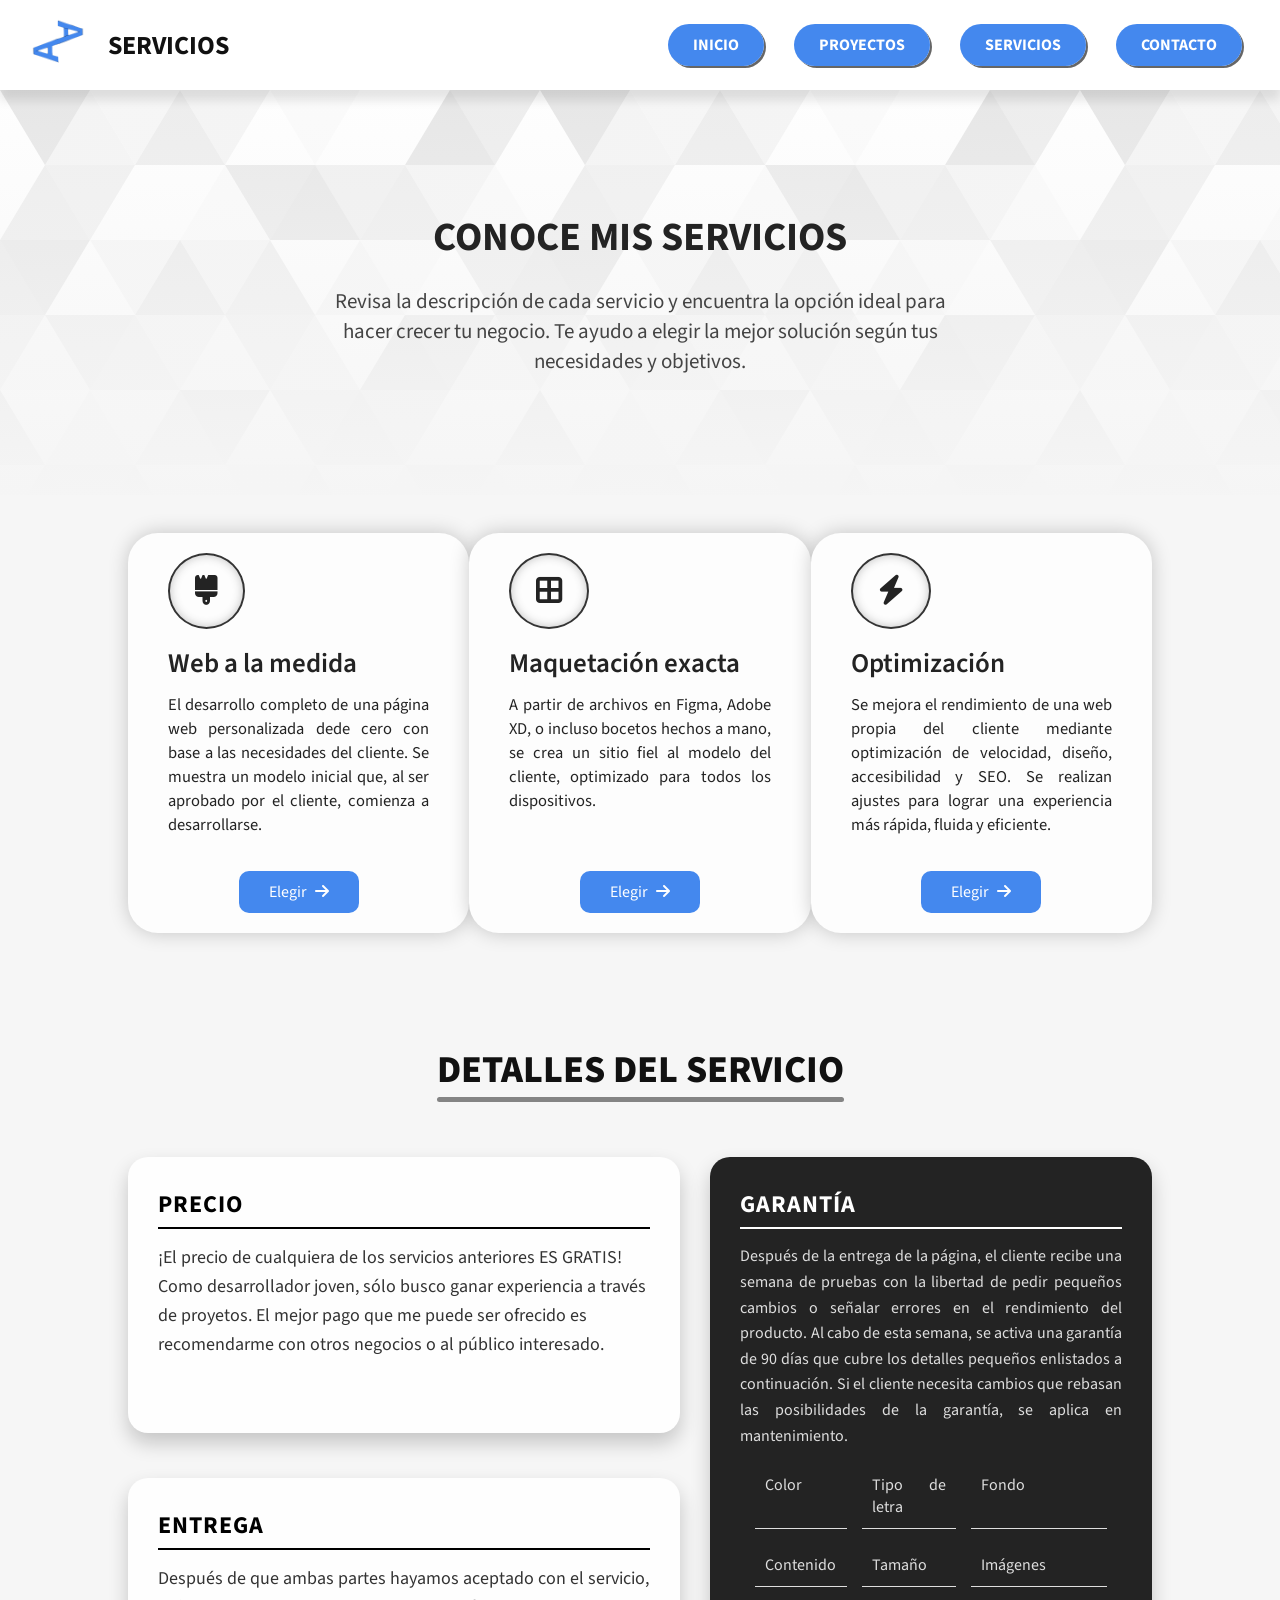
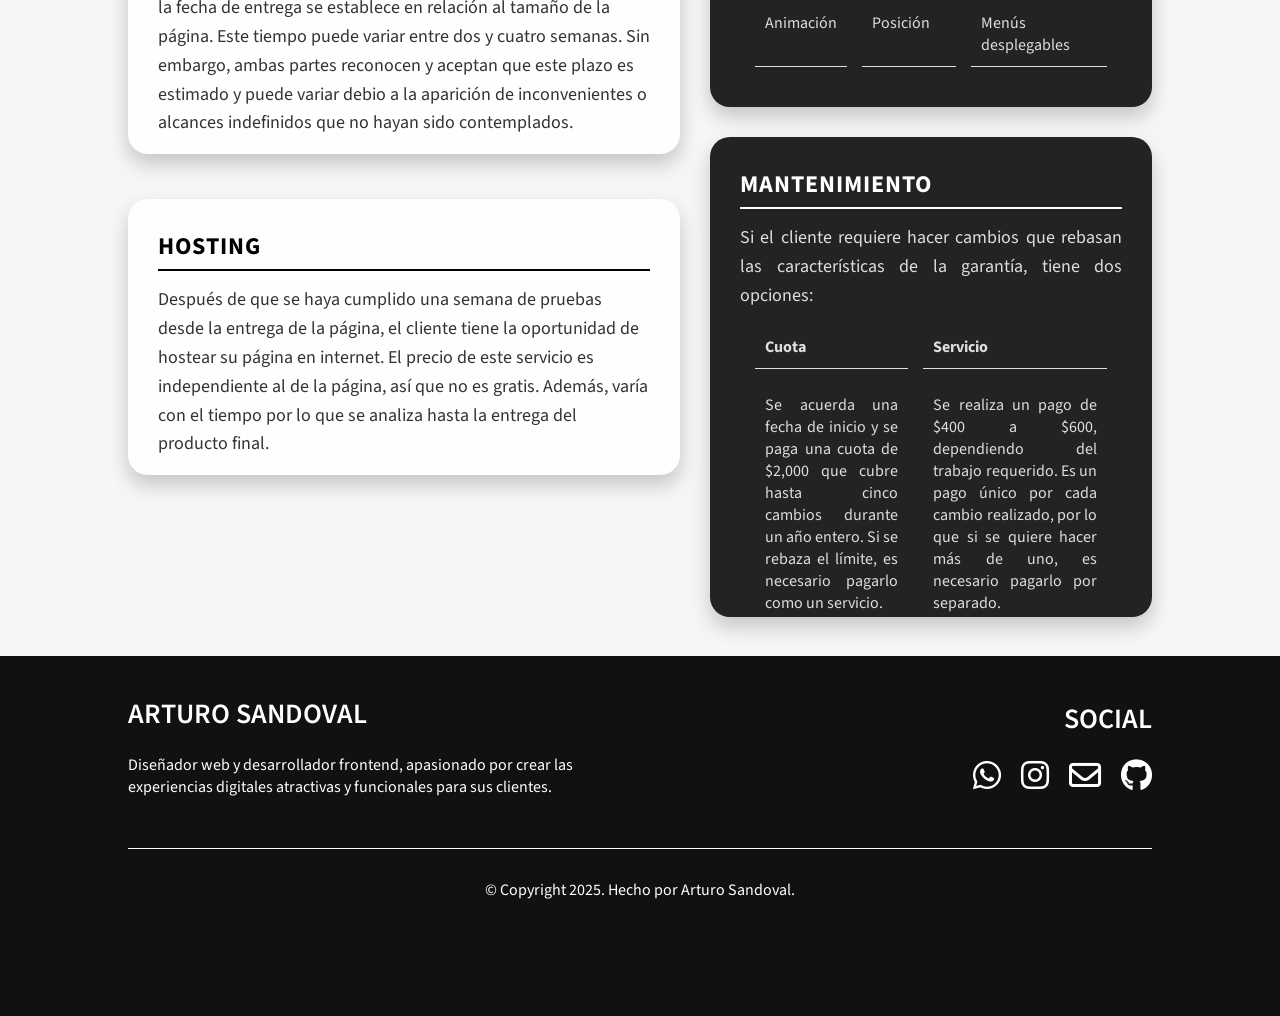
==== servicios.html @ e82aa659 "Few errores" ====
<!DOCTYPE html>
<html lang="es">
<head>
    <meta charset="UTF-8">
    <meta name="viewport" content="width=device-width, initial-scale=1.0">
    <meta name="description" content="Esta es la sección de servicios del portafolio de Arturo Sandoval">
    <meta name="keywords" content="servicios, desarrollo, trabajo, precios">
    <meta name="author" content="Héctor Arturo Sandoval Cervantes">
    <title>Servicios | Arturo Sandoval</title>

    <!-- Font Awesome link-->
    <link rel="stylesheet" href="https://cdnjs.cloudflare.com/ajax/libs/font-awesome/6.7.2/css/all.min.css" integrity="sha512-Evv84Mr4kqVGRNSgIGL/F/aIDqQb7xQ2vcrdIwxfjThSH8CSR7PBEakCr51Ck+w+/U6swU2Im1vVX0SVk9ABhg==" crossorigin="anonymous" 
    referrerpolicy="no-referrer" />

    <!-- Google fonts link>-->
    <link rel="preconnect" href="https://fonts.googleapis.com">
    <link rel="preconnect" href="https://fonts.gstatic.com" crossorigin>
    <link href="https://fonts.googleapis.com/css2?family=Source+Sans+3:ital,wght@0,200..900;1,200..900&display=swap" rel="stylesheet">
    
    <link rel="icon" href="./images/logo.png" type="image/x-icon">
    <link rel="stylesheet" href="./css/styles.css">
    <link rel="stylesheet" href="./css/services.css">
    <script defer src="./js/script.js"></script>

</head>
<body>
    <header class="header">
        <nav class="navbar">
            <a class="logo shorter" href="./index.html"><img class="logo-image" src="./images/logo.png" alt="logo-image">SERVICIOS</a>
            <button id="abrir" class="header-sm-menu"><i class="fa-solid fa-bars"></i></button>
            <ul id="nav" class="nav">
                <button id="cerrar" class="header-sm-close-menu"><i class="fa-solid fa-xmark"></i></button>
                <li class="nav-item"><a class="nav-link" href="./index.html#inicio">INICIO</a></li>
                <li class="nav-item"><a class="nav-link" href="./index.html#proyectos">PROYECTOS</a></li>
                <li class="nav-item"><a class="nav-link" href="">SERVICIOS</a></li>
                <li class="nav-item"><a class="nav-link" href="./index.html#contacto">CONTACTO</a></li>
            </ul>
        </nav>
    </header>
    <section class="small-hero">
        <div class="small-hero-content">
            <h1 class="hero-title">CONOCE MIS SERVICIOS</h1>
            <p class="hero-description">Revisa la descripción de cada servicio y encuentra la opción ideal para hacer crecer tu negocio. Te ayudo a elegir la mejor solución según tus necesidades y objetivos.</p>
        </div>
    </section>
    <section class="services">
        <div class="services-content">
            <div class="services-cards">
                <div class="service-card">
                    <div class="service-icon">
                        <i class="fa-solid fa-brush"></i>
                    </div>
                    <h4 class="card-title">Web a la medida</h4>
                    <p class="card-description">El desarrollo completo de una página web personalizada dede cero con base a las necesidades del cliente. Se muestra un modelo inicial que, al ser aprobado por el cliente, comienza a desarrollarse.</p>
                    <a class="start-btn" href="./index.html#contacto">Elegir <i class="fa-solid fa-arrow-right"></i></a>
                </div>
                <div class="service-card">
                    <div class="service-icon">
                        <i class="fa-solid fa-border-all"></i>
                    </div>
                    <h4 class="card-title">Maquetación exacta</h4>
                    <p class="card-description">A partir de archivos en Figma, Adobe XD, o incluso bocetos hechos a mano, se crea un sitio fiel al modelo del cliente, optimizado para todos los dispositivos.</p>
                    <a class="start-btn" href="./index.html#contacto">Elegir <i class="fa-solid fa-arrow-right"></i></a>
                </div>
                <div class="service-card">
                    <div class="service-icon">
                        <i class="fa-solid fa-bolt"></i>
                    </div>
                    <h4 class="card-title">Optimización</h4>
                    <p class="card-description">Se mejora el rendimiento de una web propia del cliente mediante optimización de velocidad, diseño, accesibilidad y SEO. Se realizan ajustes para lograr una experiencia más rápida, fluida y eficiente.</p>
                    <a class="start-btn" href="./index.html#contacto">Elegir <i class="fa-solid fa-arrow-right"></i></a>
                </div>
            </div>       
        </div>
        <div class="details">
            <h2 class="details-title">DETALLES DEL SERVICIO</h2>
            <div class="details-content">
                <div class="detail-cards">
                    <div class="detail-card first-card">
                        <h4 class="detail-card-title">Precio</h4>
                        <p class="detail-card-content">¡El precio de cualquiera de los servicios anteriores ES GRATIS! Como desarrollador joven, sólo busco ganar experiencia a través de proyetos. El mejor pago que me puede ser ofrecido es recomendarme con otros negocios o al público interesado.</p>
                    </div>
                    <div class="detail-card second-card">
                        <h4 class="detail-card-title">Entrega</h4>
                        <p class="detail-card-content">Después de que ambas partes hayamos aceptado con el servicio, la fecha de entrega se establece en relación al tamaño de la página. Este tiempo puede variar entre dos y cuatro semanas. Sin embargo, ambas partes reconocen y aceptan que este plazo es estimado y puede variar debio a la aparición de inconvenientes o alcances indefinidos que no hayan sido contemplados.</p>
                    </div>
                    <div class="detail-card third-card">
                        <h4 class="detail-card-title">Hosting</h4>
                        <p class="detail-card-content">Después de que se haya cumplido una semana de pruebas desde la entrega de la página, el cliente tiene la oportunidad de hostear su página en internet. El precio de este servicio es independiente al de la página, así que no es gratis. Además, varía con el tiempo por lo que se analiza hasta la entrega del producto final. </p>
                    </div>
                </div>
                <div class="detail-v-cards">
                    <div class="v-card lg-card">
                        <h4 class="v-title">Garantía</h4>
                        <p class="v-text sm-text">
                            Después de la entrega de la página, el cliente recibe una semana de pruebas con la libertad de pedir pequeños cambios o señalar errores en el rendimiento del producto. Al cabo de esta semana, se activa una garantía de 90 días que cubre los detalles pequeños enlistados a continuación. Si el cliente necesita cambios que rebasan las posibilidades de la garantía, se aplica en mantenimiento.
                        <table class="table">
                            <tr>
                              <td>Color</td>
                              <td>Tipo de letra</td>
                              <td>Fondo</td>
                            </tr>
                            <tr>
                              <td>Contenido</td>
                              <td>Tamaño</td>
                              <td>Imágenes</td>
                            </tr>
                            <tr>
                              <td>Animación</td>
                              <td>Posición</td>
                              <td>Menús desplegables</td>
                            </tr>
                        </table>
                    </div>
                    <div class="v-card v-card-lg">
                        <h4 class="v-title">Mantenimiento</h4>
                        <p class="v-text">
                            Si el cliente requiere hacer cambios que rebasan las características de la garantía, tiene dos opciones: </p>
                            <table class="table table2">
                                <thead>
                                  <tr>
                                    <th>Cuota</th>
                                    <th>Servicio</th>
                                  </tr>
                                </thead>
                                <tbody>
                                  <tr>
                                    <td data-label="Cuota">
                                      Se acuerda una fecha de inicio y se paga una cuota de $2,000 que cubre hasta cinco cambios durante un año entero. Si se rebaza el límite, es necesario pagarlo como un servicio.
                                    </td>
                                    <td data-label="Servicio">
                                      Se realiza un pago de $400 a $600, dependiendo del trabajo requerido. Es un pago único por cada cambio realizado, por lo que si se quiere hacer más de uno, es necesario pagarlo por separado.
                                    </td>
                                  </tr>
                                </tbody>
                            </table>
                    </div>
                </div>
            </div>
        </div>
    </section>
    <footer class="footer">
        <div class="footer-content">
            <div class="footer-top-content">
                <div class="footer-tl-content">
                    <h5 class="footer-title">ARTURO SANDOVAL</h5>
                    <p class="footer-description">Diseñador web y desarrollador frontend, apasionado por crear las experiencias digitales atractivas y funcionales para sus clientes.</p>
                </div>
                <div class="footer-tr-content">
                    <h5 class="footer-title left">SOCIAL</h5>
                    <ul class="footer-links">
                        <li class="footer-link"><a href="https://wa.me/525537213386" target="_blank"><i class="icon fa-brands fa-whatsapp"></i></a></li>
                        <li class="footer-link"><a href="https://instagram.com/hector.s.c.a" target="_blank"><i class="icon fa-brands fa-instagram"></i></a></li>
                        <li class="footer-link"><a href="https://mail.google.com/mail/?view=cm&fs=1&to=arturos.webdev@gmail.com" target="_blank"><i class="icon fa-regular fa-envelope"></i></a></li>
                        <li class="footer-link"><a href="https://github.com/Arts-HCS" target="_blank"><i class="icon fa-brands fa-github"></i></a></li>
                    </ul>
                </div>
            </div>
            <div class="footer-bottom-content">
                <p class="footer-copyright">&copy; Copyright 2025. Hecho por Arturo Sandoval. </p>
            </div>
        </div>
    </footer>
</body>
</html>
---- css/styles.css ----
:root{
    --black-color: #111;
    --gray-color: #676767;
    --blue-color: #48e;
}

html{
    scroll-behavior: smooth;
}


*{
    margin: 0;
    padding: 0;
    box-sizing: border-box;

    border: none;
    list-style: none;
    text-decoration: none;
    font-style: none;
    outline: none;

    transition: all 0.3s ease 0s;
    font-family: 'Source Sans 3', sans-serif;
}

body{
    background-color: #FAFAFA;
    font-size: 16px;
    color: var(--black-color);
    font-weight: 400;
    margin-top: 10vh;
    scroll-margin-top: 50px;
}

.header{
    padding: 0 3% 0 1%;
    background-color: #fff;
    box-shadow: 0 10px 10px rgba(0,0,0,0.1);
    position: fixed;
    top: 0;
    left: 0;
    width: 100%;
    z-index: 1000;
}

.header .navbar{
    width: 100%; height: 100%;
    display: flex;
    justify-content: flex-start;
    align-self: center;
}

.navbar .logo{
    display: flex;
    align-items: center;
    color: var(--black-color);
    font-size: 26px;
    gap: 5px;
    font-weight: 700;
    cursor: pointer;
    position: relative;
}

.navbar .logo::before{
    content: "";
    position: absolute;
    bottom: 30px;
    left: 95px;
    width: 0;
    height: 3px;
    background-color: var(--blue-color);
    transition: all 0.3s ease 0s;
    border-radius: 20px;
}

.navbar .logo:hover::before{
    width: 70%;
}

.navbar .logo.shorter:hover::before{
    width: 56%;
}

.navbar .logo .logo-image{
    width: 90px;
    height: 90px;
}

.nav{
    margin-left: auto;
    display: flex;
    gap: 30px;
    align-items: center;
}

.nav .nav-link{
    color: #fff;
    padding: 10px 25px;
    font-size: 16px;
    font-weight: 700;
    border-radius: 50px;
    background-color: var(--blue-color);
    box-shadow: 2px 2px 0 rgba(0,0,0,0.6);
}

.nav .nav-link:hover{
    box-shadow: 5px 4px 0 rgba(0,0,0,0.8);
    font-size: 18px;
}

.header-sm-menu, .header-sm-close-menu{
    display: none;
}

.header-sm-menu{
    margin-left: auto;
    margin-right: 30px;
    font-size: 25px;
    background-color: transparent;
    cursor: pointer;
}

.header-sm-close-menu{
    font-size: 30px;
    cursor: pointer;
    background-color: transparent;
    color: #eee;
    position: absolute;
    top: 10px;
    right: 10px;
}


.hero{
    position: relative;
    min-height: 90vh;
    width: 100%;
    background: linear-gradient(to right, rgba(245, 245, 245, 0.8), rgba(245, 245, 245, 0.8)), url("../images/bg-tri.svg");
    background-size: cover;
    background-position: center;
    display: flex;
    justify-content: center;
    align-items: center;
}

.form-message{
    display: none;
    background-color: rgb(43, 99, 43);
    box-shadow: 0 0 20px rgba(0,0,0,0.6);
    padding: 10px 25px;
    border-radius: 20px;
    color: #fff;
    position: absolute;
    top: 80px;
    left: auto;
}

.hero .hero-content{
    text-align: center;
    height: 35%;
    max-width: 60%;
}

.hero .hero-content .hero-title{
    font-size: 60px;
    margin-bottom: 30px;
}

.hero .hero-content .hero-description{
    font-size: 22px;
    color: #343434;
    font-weight: 400;
    margin-bottom: 60px;
}

.hero .hero-content .hero-button{
    padding: 15px 40px;
    font-size: 20px;
    font-weight: 600;
    color: #fff;
    background-color: var(--blue-color);
    border-radius: 10px;
    box-shadow: 0 0 10px rgba(68, 136, 238, 0.577);
}

.hero .hero-content .hero-button:hover{
    font-size: 22px;
    box-shadow: 0 0 0 15px rgba(68, 136, 238, 0.226);
}


.hero .social-links{
    background-color: #fff;
    width: 60px;
    height: fit-content;
    padding: 20px 0;
    position: absolute;
    top: 35%;
    left: 0;
    border-top-right-radius: 10px;
    border-bottom-right-radius: 10px;
    box-shadow: 0 0 15px rgba(0,0,0,0.2);
    display: flex;
    justify-content: center;
}

.hero .social-links .links{
    display: flex;
    flex-direction: column;
    align-items: center;
    gap: 25px;
}

.links .icon{
    cursor: pointer;
    font-size: 35px;
    color: #000;
}

.links .fa-whatsapp:hover{
    color: #25D366;
    font-size: 37px;
}

.links .fa-instagram:hover{
    color: #ff7a7a;
    font-size: 37px;
}

.links .fa-github:hover{
    color: #6e5494;
    font-size: 37px;
}

.links .fa-envelope:hover{
    color: #898989;
    font-size: 37px;
}

.main{
    padding: 0 10%;
}

.section{
    margin: 100px 0;
    scroll-margin-top: 120px;
}

.about, .projects{
    display: flex;
    flex-direction: column;
    align-items: center;
}

.about{
    border-bottom: 1.5px solid #454545;
    border-bottom-left-radius: 10px;
    border-bottom-right-radius: 10px;
    box-shadow: 0 3px 0 rgba(0,0,0,0.1);
    min-height: 125vh;
}

.section-header{
    display: flex;
    flex-direction: column;
    align-items: center;
    text-align: center;
    margin-bottom: 80px;
}

.section-header .section-title{
    font-size: 45px;
    margin-bottom: 40px;
    position: relative;
    width: fit-content;
}

.section-header .section-title::before{
    content: "";
    position: absolute;
    width: 100px;
    height: 5px;
    border-radius: 20px;
    background-color: var(--blue-color);
    bottom: -15px;
    left: 25%;
    width: 100px;
}

.projects .section-header .section-title::before{
    background-color: rgb(130, 68, 238);
}

.section-header .section-description{
    font-size: 21px;
    color:#343434;
    width: 80%;
}

.about-content{
    display: flex;
    gap: 100px;
    height: 100%;
}

.about-left-content{
    flex: 1;
    min-height: 100%;
}

.little-title{
    font-size: 30px;
    margin-bottom: 25px;
}

.little-title.mt{
    margin-top: 70px;
}

.little-text{
    font-size: 18px;
    line-height: 1.5;
    color: #343434;
    margin-bottom: 45px;
}

.about-left-content .about-button{
    padding: 10px 35px;
    border-radius: 10px;
    background-color: var(--blue-color);
    color: #fff;
    font-size: 18px;
    font-weight: 700;
    box-shadow: 0 0 10px rgba(68, 136, 238, 0.55);
}

.about-left-content .about-button:hover{
    box-shadow: 0 0 0 10px rgba(68, 136, 238, 0.22);
}

.about-left-content .skills{
    display: flex;
    flex-wrap: wrap;
    gap: 15px;
    width: 90%;
}

.skills .skill{
    padding: 10px 25px;
    font-size: 17px;
    color: #565656;
    background-color: #dedede;
    border-radius: 10px;
    cursor: pointer;
}

.skills .skill:hover{
    background-color: #333;
    color: #eee;
    box-shadow: 0 0 8px rgba(0,0,0,0.6);
}

.about-right-content{
    min-height: 100%;
    flex: 1;
    display: flex;
    flex-direction: column;
    align-items: center;
}

.certif-card{
    display: flex;
    flex-direction: column;
    align-items: flex-start;
    padding: 30px;
    background-color: #fff;
    border-radius: 20px;
    overflow: hidden;
    height: 250px;
    width: 100%;
    margin-bottom: 45px;
    box-shadow: 0 0 10px #00000067;
}

.certif-card:hover{
    box-shadow: 0 0 20px #0000007e;
    transform: translateY(-10px);
}

.certif-card .certf-title{
    font-size: 22px;
    font-weight: bold;
    margin-bottom: 15px;
}

.certif-card .certf-text{
    flex: 1;
    font-size: 17px;
    font-size: 400;
}

.certif-card .certf-button{
    padding: 10px 25px;
    border-radius: 20px;
    font-size: 18px;
    cursor: pointer;
    font-weight: 600;
    color: #fff;
    background-color: rgb(130, 68, 238);
}

.certif-card .certf-button:hover{
    box-shadow: 0 0 0 8px rgba(130, 68, 238, 0.355);
}

.modal {
    display: none;
    position: fixed;
    z-index: 999;
    left: 0;
    top: 50px;
    width: 100%;
    height: 100%;
    background-color: rgba(0, 0, 0, 0.9);
    justify-content: center;
    align-items: center;
}

.modal img {
    max-width: 80%;
    max-height: 80%;
}

.cerrar {
    position: absolute;
    top: 70px;
    right: 30px;
    font-size: 30px;
    color: white;
    cursor: pointer;
}

.no-scroll {
    overflow: hidden;
}

.projects{
    min-height: 145vh;
}

.project-content{
    width: 100%;
    display: flex;
    row-gap: 40px;
    column-gap: 50px;
    justify-content: center;
    align-items: center;
    flex-wrap: wrap;
}

.project-card{
    width: 320px;
    display: flex;
    flex-direction: column;
    align-items: center;
    border-radius: 20px;
    box-shadow: 0 0 20px rgba(0,0,0,0.3);
    overflow: hidden;
    height: 420px;
}

.project-card:hover{
    transform: scale(1.05);
    box-shadow: 0 0 15px rgba(0,0,0,0.7)
}

.project-card .project-figure{
    width: 100%;
    height: 40%;
    overflow: hidden;
    border-bottom: 1.5px solid #454545;
}

.project-card .project-figure .project-image{
    width: 100%;
    height: 100%;
}

.project-card .project-info{
    width: 100%;
    height: 60%;
    padding: 30px 20px;
    display: flex;
    flex-direction: column;
    align-items: flex-start;
}

.project-info .project-title{
    font-size: 22px;
    font-weight: 600;
    margin-bottom: 10px;
}

.project-info .project-description{
    font-size: 17px;
    color: #454545;
    margin-bottom: 15px;
    flex: 1;
    text-align: justify;
}

.project-info .project-link{
    margin-top: 10px;
    border-radius: 20px;
    background-color: rgb(130, 68, 238);
    padding: 10px 30px;
    border-radius: 20px;
    color: #fff;
}

.project-info .project-link .fa-solid{
    margin-right: 5px;
}

.project-info .project-link:hover{
    box-shadow: 0 0 0 8px rgba(130, 68, 238, 0.355);
}

.project-info .links{
    width: 100%;
    display: flex;
    align-items: center;
    justify-content: space-around;
}

.project-info .links .project-link{
    padding: 10px 15px;
}

.project-info .links .second{
    background-color: #48e;
}

.project-info .links .second:hover{
    box-shadow: none;
    box-shadow: 0 0 0 9px rgba(68, 136, 238, 0.405);
}

.project-info .links .project-link .blue{
    margin-right: 5px;
}

.contact{
    min-height: 165vh;
    scroll-margin-top: 80px;
    background: linear-gradient(to bottom, rgba(245, 245, 245, 0.6), rgba(245, 245, 245, 0.9)), url("../images/bg-tri.svg");
    padding: 8% 10%;
    border-top: 1.5px solid #9a9a9a;
}

.contact-content{
    width: 100%;
    display: flex;
    flex-direction: column;
    align-items: center;
}


.form{
    width: 70%;
    min-height: 92vh;
    background-color: #fff;
    border-radius: 10px;
    box-shadow: 0 0 20px rgba(0,0,0,0.3);
    padding: 30px;
    display: flex;
    flex-direction: column;
    align-items: flex-end;
}

.form .fieldset{
    width: 100%;
    padding: 15px 20px;
    border: 0.5px solid #898989;
    border-radius: 10px;
    display: flex;
    flex-direction: column;
    margin-bottom: 40px;
}

.fieldset legend{
    padding: 0 10px;
    font-size: 21px;
    color: #9a9a9a;
    font-weight: 400;
}

.fieldset .form-label{
    font-size: 19px;
    margin-bottom: 10px;
    color: #343434;
}

.fieldset .form-input{
    width: 100%;
    background-color: #ededed;
    padding: 15px 20px;
    border-radius: 10px;
    margin-bottom: 35px;
    font-size: 17px;
}

.fieldset .form-textarea{
    width: 100%;
    background-color: #ededed;
    padding: 15px 20px;
    border-radius: 10px;
    font-size: 16px;
    resize: none;
}

.fieldset .form-input:hover, .form-textarea:hover{
    background-color: #d3d3d3;
}

.fieldset .form-input:focus, .form-textarea:focus{
    box-shadow: 0 0 0 5px rgba(68, 136, 238, 0.446);
    background-color: #fff;
}

.fieldset .service-link{
    color: #48e;
}

.form .form-button{
    padding: 15px 40px;
    border-radius: 10px;
    background-color: #48e;
    box-shadow: 0 0 10px rgba(68, 136, 238, 0.446);
    color: #fff;
    font-size: 18px;
    cursor: pointer;
    font-weight: 500;
}

.form .form-button:hover{
    box-shadow: 0 0 0 10px rgba(68, 136, 238, 0.352);
}

.footer{
    background-color: #111;
    padding: 3% 10%;
    min-height: 40vh;
}

.footer .footer-content{
    width: 100%; height: 100%;
    display: flex;
    flex-direction: column;
    align-items: center;
}

.footer-top-content{
    display: flex;
    gap: 40px;
    align-items: center;
    padding-bottom: 50px;
    border-bottom: 1px solid #fff;
}

.footer-tl-content, .footer-tr-content{
    flex: 1;
    color: #fff;
    height: 100%;
    display: flex;
    flex-direction: column;
}


.footer-title{
    font-size: 28px;
    font-weight: 600;
    margin-bottom: 20px;
}

.left{
    margin-left: auto;
}

.footer-description{
    font-size: 16px;
}

.footer-links{
    display: flex;
    gap: 20px;
    margin-left: auto;
}

.footer-links .icon{
    font-size: 32px;
    color: #fff;
    cursor: pointer;
}

.footer-links .icon:hover{
    color: #48e;
}

.footer-copyright{
    color: #fff;
    margin-top: 30px;
}


@media screen and (max-width: 1180px) {
    .navbar .logo{
        font-size: 24px;
    }
    .navbar .logo::before{
        bottom: 25px;
        left: 85px;
    }
    .navbar .logo .logo-image{
        width: 80px;
        height: 80px;
    }
    .nav{
        gap: 15px;
    }
    .nav .nav-link{
        font-size: 14px;
        padding: 10px 15px;
    }
    .hero .hero-content .hero-title{
        font-size: 50px;
    }
    .hero .hero-content .hero-description{
        font-size: 19px;
    }
    .hero .hero-content .hero-button{
        font-size: 18px;
        padding: 15px 35px;
    }
    .hero .social-links .links{
        gap: 20px;
    }
    .hero .social-links .links .icon{
        font-size: 30px;
    }
    .section-header .section-title{
        font-size: 40px;
    }
    .section-header .section-title::before{
        left: 22%;
    }
    .section-header .section-description{
        font-size: 19px;
    }
    .about{
        min-height: 140vh;
    }
    .little-title{
        font-size: 25px;
    }
    .little-text{
        font-size: 16.5px;
    }
    .about-left-content .about-button{
        font-size: 15px;
    }
    .skills .skill{
        padding: 10px 20px;
        font-size: 16px;
    }

    .certif-card{
        width: 90%;
        height: 360px;
        margin-bottom: 25px;
    }

    .form{
        width: 100%;
    }

    .footer-title{
        font-size: 24px;
    }
    .footer-description{
        font-size: 14px;
    }
}

@media screen and (max-width: 900px) {
    .about{
        min-height: 170vh;
    }
    .about-right-content{
        flex: 1.2;
    }
    .certif-card{
        width: 100%;
        height: 400px;
    }
}

@media screen and (max-width: 700px){
    .header-sm-menu, .header-sm-close-menu{
        display: block;
    }
    .nav{
        position: absolute;
        flex-direction: column;
        top: 0;
        right: 0;
        min-height: 100vh;
        align-items: center;
        padding: 80px 20px;
        gap: 50px;
        width: 200px;
        background-color: #333;
        box-shadow: 0 0 0 100vmax rgba(0,0,0,0.5);
        opacity: 0;
        visibility: hidden;
    }

    .nav.visible{
        opacity: 1;
        visibility: visible;
    }

    .nav .nav-link:hover {
        box-shadow: none;
        font-size: inherit;
    }

    .nav .nav-link{
        padding: 0;
        box-shadow: none;
        background-color: transparent;
        position: relative;
    }

    .nav .nav-link::before{
        content: "";
        position: absolute;
        bottom: -5px;
        left: 0px;
        height: 3px;
        width: 0;
        background-color: #48e;
        transition: all 0.4s ease 0s;
    }

    .nav .nav-link:hover::before{
        width: 100%;
    }
    .hero .hero-content .hero-title{
        font-size: 40px;
    }
    .hero .hero-content .hero-description{
        font-size: 18px;
    }
    .hero .hero-content .hero-button{
        font-size: 16px;
        padding: 15px 35px;
    }
    .section-header .section-title{
        font-size: 36px;
    }
    .section-header .section-title::before{
        left: 18%;
    }
    .section-header .section-description{
        font-size: 18px;
    }
    .little-title{
        font-size: 23px;
    }
    .about-left-content .about-button{
        font-size: 14.5px;
    }

    .about-content{
        gap: 25px;
    }
    .about-left-content .skills{
        gap: 10px;
        width: 100%;
    }
    .certif-card{
        height: 330px;
    }
    .certif-card .certf-title{
        font-size: 18px;
    }
    .certif-card .certf-text{
        font-size: 15.5px;
    }
    .certif-card .certf-button{
        font-size: 15px;
        padding: 10px 20px;
    }
    .project-card .project-title{
        font-size: 20px;
    }
    .project-card .project-description{
        font-size: 15.5px
    }
    .project-info .project-link{
        padding: 10px 20px;
        font-size: 15px;
    }
    .project-info .links .project-link{
        padding: 10px 10px;
        font-size: 15px;
    }

    .form legend{
        font-size: 18px;
    }
    .fieldset .form-label{
        font-size: 17px;
    }
    .fieldset .form-input, .form-textarea{
        font-size: 15px;
    }
    .form .form-button{
        padding: 15px 30px;
        font-size: 16px;
    }
}

@media screen and (max-width: 600px){
    .hero .hero-content .hero-title{
        font-size: 35px;
    }
    .hero .hero-content .hero-description{
        font-size: 17px;
    }
    .hero .hero-content .hero-button{
        font-size: 15px;
        padding: 15px 30px;
    }
    .section-header .section-title{
        font-size: 30px;
    }
    .section-header .section-title::before{
        left: 24%;
        width: 70px;
    }
    .section-header .section-description{
        font-size: 16.5px;
    }
    .about{
        border-bottom: none;
        box-shadow: none;
    }
    .about-content{
        flex-direction: column;
        gap: 50px;
    }
    .about-content .certif-card{
        height: 250px;
    }
    .footer{
        min-height: 30vh;
    }
    .footer-title{
        font-size: 20px;
    }
    .footer-description{
        font-size: 13px;
    }
    .footer-links .icon{
        font-size: 27px;
    }
    .footer-copyright{
        font-size: 14px;
    }
}

@media screen and (max-width: 430px){
    body{
        margin-top: 8vh;
    }
    .navbar .logo{
        font-size: 19px;
        gap: 0;
    }
    .navbar .logo::before{
        bottom: 15px;
        left: 60px;
    }
    .navbar .logo .logo-image{
        width: 60px;
        height: 60px;
    }
    .header-sm-menu{
        font-size: 20px;
        margin-right: 15px;
    }
    .hero .hero-content{
        max-width: 80%;
    }
    .hero .hero-content .hero-title{
        font-size: 40px;
    }
    .hero .hero-content .hero-description{
        font-size: 18px;
    }
    .hero .hero-content .hero-button{
        font-size: 18px;
        padding: 15px 30px;
    }

    .hero .social-links{
        width: 65%;
        height: 50px;
        left: auto;
        top: 30px;
        border-radius: 10px;
    }
    .hero .social-links .links{
        flex-direction: row;
        gap: 20px;
    }
    .section-header .section-description{
        width: 100%;
    }
    .about-content .certif-card{
        height: 320px;
    }
    .project-card .project-title{
        font-size: 18px;
    }
    .project-card .project-description{
        font-size: 14px
    }
    .project-info .project-link{
        padding: 10px 15px;
        font-size: 14px;
    }
    .project-info .links .project-link{
        padding: 10px 10px;
        font-size: 13px;
    }
    .contact{
        border-top: none;
        background: none;
        padding: 8% 0;
    }
    .contact-content .section-header .section-description{
        width: 80%;
    }

    .form{
        background-color: transparent;
        box-shadow: none;
        width: 100%;
        margin-top: -60px;
        min-height: 85vh;
        padding-bottom: 0;
    }
    .form legend{
        font-size: 16px;
    }
    .fieldset .form-label{
        font-size: 16px;
    }
    .fieldset .form-input{
        font-size: 15px;
    }
    .fieldset .form-textarea{
        font-size: 15px;
    }
    .form .form-button{
        padding: 10px 30px;
        font-size: 15px;
    }

    .footer-top-content{
        display: none;
    }

    .footer{
        min-height: 10vh;
        padding-bottom: 20px;
        text-align: center;

    }

}
---- css/services.css ----
body{
    margin-top: 10vh;
}

.small-hero{
    min-height: 45vh;
    width: 100%;
    background: linear-gradient(to top, rgba(245, 245, 245, 0.99), rgba(245, 245, 245, 0.1)), url("../images/bg-tri.svg");
    background-size: cover;
    background-position: center;
    display: flex;
    align-items: center;
    justify-content: center;
}

.small-hero .small-hero-content{
    display: flex;
    flex-direction: column;
    align-items: center;
    width: 50%;
}

.small-hero-content .hero-title{
    font-size: 40px;
    color: #232323;
    font-weight: 700;
    margin-bottom: 20px;
}

.small-hero-content .hero-description{
    font-size: 21px;
    color: #444;
    text-align: center;
    font-weight: 400;
}

.services{
    min-height: 120vh;
    background-color: #F6F6F6;
    padding: 3% 10%;
}

.services-content{
    width: 100%; height: 100%;
    display: flex;
    flex-direction: column;
    align-items: center;
}

.services-cards{
    width: 100%;
    display: flex;
    align-items: center;
    justify-content: space-around;
    margin-bottom: 50px;
}

.service-card{
    width: 350px;
    height: 400px;
    display: flex;
    flex-direction: column;
    align-items: flex-start;
    background-color: #fdfdfd;
    box-shadow: 0 0 20px rgba(0,0,0,0.2);
    border-radius: 30px;
    padding: 20px 40px;
    color: #232323;
    transition: all 0.2s ease 0s;
}

.service-card .service-icon{
    border: 2px solid #343434;
    border-radius: 50%;
    padding: 20px 25px;
    box-shadow: inset 0 0 10px #3434344a;
    margin-bottom: 15px;
    transition: all 0.2s ease 0s;
}

.service-card .service-icon .fa-solid{
    font-size: 30px;
    transition: all 0.2s ease 0s;
}

.card-title{
    font-size: 27px;
    font-weight: 600;
    margin-bottom: 10px;
}

.service-card .card-description{
    font-size: 16.5px;
    text-align: justify;
    flex: 1;
}

.service-card .start-btn{
    padding: 10px 30px;
    background-color: #48e;
    border-radius: 10px;
    color: #fff;
    margin-top: auto;
    align-self: center;
    cursor: pointer;
}

.service-card .fa-arrow-right{
    margin-left: 5px;
}

.service-card:hover{
    background: rgba(68, 136, 238, 0.88);
    color: #fff;
    box-shadow: 0 0 15px rgba(0,0,0,0.3);
    transform: translateY(-20px);
}
 
.service-card:hover .service-icon{
    color: #fff;
    border: none;
    box-shadow: inset 0 0 15px #3434346b;
}
 
.service-card:hover .start-btn{
    background-color: #fff;
    color: #232323;
}

.service-card .start-btn:hover{
    box-shadow: 0 0 0 8px #ffffff5a;
    
}

.details{
    margin-top: 60px;
    width: 100%;
    min-height: 125vh;
    display: flex;
    flex-direction: column;
    align-items: center;
}

.details-title{
    font-size: 38px;
    font-weight: 800;
    margin-bottom: 60px;
    width: fit-content;
    position: relative;
}

.details-content{
    display: flex;
    width: 100%;
    gap: 30px;
}

.details-title::before{
    content: "";
    position: absolute;
    background-color: #848484;
    width: 100%;
    height: 5px;
    border-radius: 20px;
    bottom: -5px;
    left: 0;
}

.detail-cards{
    flex: 1;
    align-items: center;
    flex-wrap: wrap;
    width: 100%;
}

.detail-card {
    width: 100%;
    overflow: hidden;
    height: 276px;
    margin-bottom: 45px;
    border-radius: 20px;
    box-shadow: 0 10px 20px rgba(0, 0, 0, 0.2);
    background-color: #fefefe;
    padding: 30px;
}

.detail-card:hover {
    transform: translateY(-5px);
    box-shadow: 0 15px 30px rgba(0, 0, 0, 0.3);
}

.detail-card.first-card:hover{
    background-color: rgb(61, 121, 109);
}

.detail-card.second-card:hover{
    background-color: rgb(61, 105, 121);
}

.detail-card.third-card:hover{
    background-color: rgb(122, 68, 238);
}


.detail-card:hover .detail-card-title,
.detail-card:hover .detail-card-content {
    color: #f9f9f9;
}

.detail-card:hover .detail-card-title {
    border-bottom: 2px solid #f9f9f9;
}


.detail-card-title {
    font-size: 24px;
    padding-bottom: 5px;
    margin-bottom: 15px;
    border-bottom: 2px solid #000;
    font-weight: bold;
    text-transform: uppercase;
    letter-spacing: 1px;
    color: #000;
}

.detail-card-content {
    font-size: 18px;
    color: #333;
    line-height: 1.6;
}

.detail-v-cards{
    flex: 0.8;
    height: 100%;
    display: flex;
    flex-direction: column;
    gap: 30px;
}

.v-card{
    height: 410px;
    border-radius: 20px;
    background-color: #232323;
    box-shadow: 0 10px 20px rgba(0, 0, 0, 0.2);
    padding: 30px;
}

.v-card.lg-card{
    height: 550px;
}

.v-card:hover{
    background-color: rgb(57, 60, 152);
    transform: translateY(-10px);
    box-shadow: 0 10px 20px rgba(0, 0, 0, 0.4);
}

.v-card.v-card-lg{
    height: 480px;
}

.v-title{
    font-size: 24px;
    padding-bottom: 5px;
    margin-bottom: 15px;
    border-bottom: 2px solid #fff;
    text-transform: uppercase;
    color: #fff;
    letter-spacing: 1px;
}

.v-text{
    font-size: 18px;
    color: #dedede;
    line-height: 1.6;
    text-align: justify;
}

.v-text.sm-text{
    font-size: 16px;
}

.table{
    width: 100%;
    border-spacing: 15px;
}

.table tr td, th{
    color: #dedede;
    vertical-align: top;
    padding: 10px;
    border-bottom: 1px solid #dedede;
    text-align: justify;
}

.table2 tr td{
    border: none;
}

@media screen and (max-width: 1180px){
    .small-hero-content .hero-title{
        font-size: 35px;
    }
    .small-hero-content .hero-description{
        font-size: 19px;
    }
    .services{
        padding: 3% 4%;
    }
    .service-card{
        width: 280px;
        height: 400px;
        padding: 20px 30px;
    }
    .service-card .service-icon{
        border: 1.5px solid #343434;
    }
    .service-card .service-icon .fa-solid{
        font-size: 24px;
    }
    .card-title{
        font-size: 24px;
    }
    .service-card .card-description{
        font-size: 15.5px;
    }
    .service-card .start-btn{
        font-size: 15.5px;
    }
    .detail-cards{
        flex: 0.8;
    }
    .detail-v-cards{
        flex: 1.1;
    }
    .v-card.lg-card{
        height: 420px;
    }
    .v-card.v-card-lg{
        height: 400px;
    }
    .details-title{
        font-size: 33px;
    }
    .detail-card{
        height: 320px;
    }
    .detail-card-title{
        font-size: 21px;
    }
    .detail-card-content{
        font-size: 15.5px;
    }
    .v-title{
        font-size: 21px;
    }
    .v-text{
        font-size: 15px;
    }
    .v-text.sm-text{
        font-size: 15px;
    }

    .table tr td,th{
        font-size: 14.5px;
    }

}

@media screen and (max-width: 950px){
    .small-hero-content .hero-title{
        font-size: 32px;
    }
    .small-hero-content .hero-description{
        font-size: 18px;
    }
    .services-cards{
        flex-direction: column;
        gap: 30px;
    }
    .service-card{
        width: 60%;
        height: 320px;
        padding: 20px 30px;
    }
    .service-card .service-icon{
        border: 1.5px solid #343434;
    }
    .service-card .service-icon .fa-solid{
        font-size: 24px;
    }
    .card-title{
        font-size: 22px;
    }
    .service-card .card-description{
        font-size: 16px;
    }
    .service-card .start-btn{
        padding: 12px 35px;
        font-size: 15px;
    }
    .details-content{
        flex-direction: column;
    }
    .detail-cards{
        display: flex;
        align-items: center;
        justify-content: center;
    }
    .detail-v-cards{
        flex: 1;
    }
    .details-title{
        font-size: 30px;
    }
    .detail-card{
        height: fit-content;
        width: 65%;
    }
    .detail-card-title{
        font-size: 21px;
    }
    .detail-card-content{
        font-size: 15.5px;
    }
    .v-title{
        font-size: 20px;
    }
    .v-text{
        font-size: 14.5px;
    }
    .v-text.sm-text{
        font-size: 14.5px;
    }
    .v-card.lg-card{
        height: fit-content
    }
    .v-card.v-card-lg{
        height: fit-content;
    }
    .table tr td,th{
        font-size: 14px;
    }

}

@media screen and (max-width: 750px){
    .small-hero .small-hero-content{
        width: 80%;
    }
    .small-hero-content .hero-title{
        font-size: 30px;
    }
    .small-hero-content .hero-description{
        font-size: 17px;
    }
    .service-card{
        width: 80%;
        height: fit-content;
    }
    .service-card .service-icon{
        border: 1.5px solid #343434;
    }
    .service-card .service-icon .fa-solid{
        font-size: 22px;
    }
    .card-title{
        font-size: 21px;
    }
    .service-card .card-description{
        font-size: 15.5px;
        text-align: left;
    }
    .service-card .start-btn{
        margin-top: 30px;
        font-size: 14px;
    }
    .details-title{
        font-size: 27px;
    }
    .detail-card{
        height: fit-content;
        width: 90%;
    }
    .detail-card-title{
        font-size: 20px;
    }
    .detail-card-content{
        font-size: 15px;
    }
    
    .v-title{
        font-size: 20px;
    }
    .v-text{
        font-size: 14px;
    }
    .v-text.sm-text{
        font-size: 14px;
    }
    .table tr td,th{
        vertical-align: middle;
        text-align: left;
        font-size: 14px;
    }
    .table2 thead {
        display: none;
    }
    
    .table2 tr {
        display: flex;
        flex-direction: column;
        margin-bottom: 1rem;
        padding: 0;
    }
    
    .table2 td {
        display: block;
        padding: 0;
        margin-bottom: 15px;
        font-size: 14px;
    }
    
    .table2 td::before {
        content: attr(data-label);
        font-weight: bold;
        font-size: 18px;
        display: block;
        margin-bottom: 0.5rem;
        color: #fff;
    }
}

@media screen and (max-width: 420px){
    body{
        margin-top: 6vh;
    }
    .details-title{
        font-size: 24px;
    }
    .small-hero .small-hero-content{
        width: 90%;
    }
    .small-hero-content .hero-title{
        font-size: 26px;
    }
    .small-hero-content .hero-description{
        width: 90%;
        font-size: 16px;
    }
    
    .detail-v-cards .v-card.lg-card .table{
        width: 80%;
        border-spacing: 5px;
    }
}

@media screen and (max-width: 345px){
    .detail-v-cards .v-card.lg-card .table{
        width: 50%;
    }
    .details-title{
        font-size: 23px;
    }
    .table tr td,th{
        font-size: 13px;
        padding: 4px;
    }

}
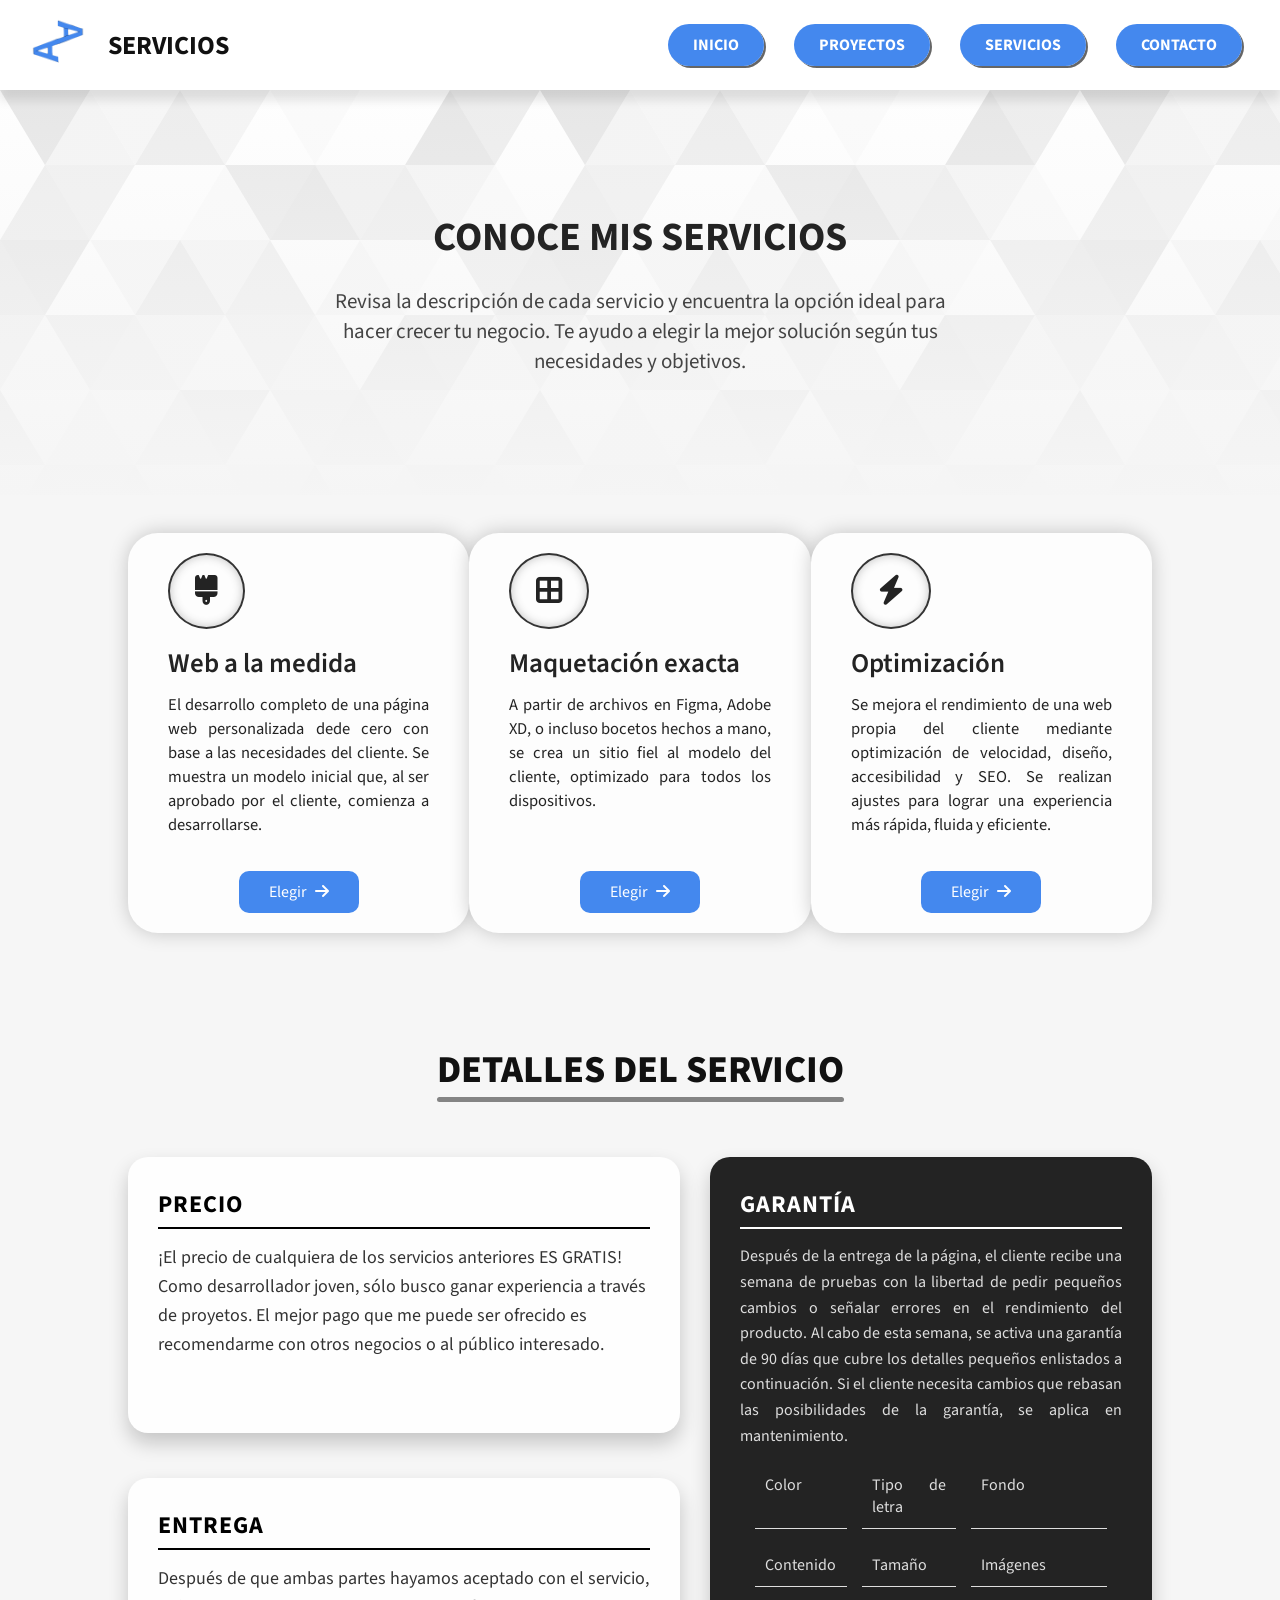
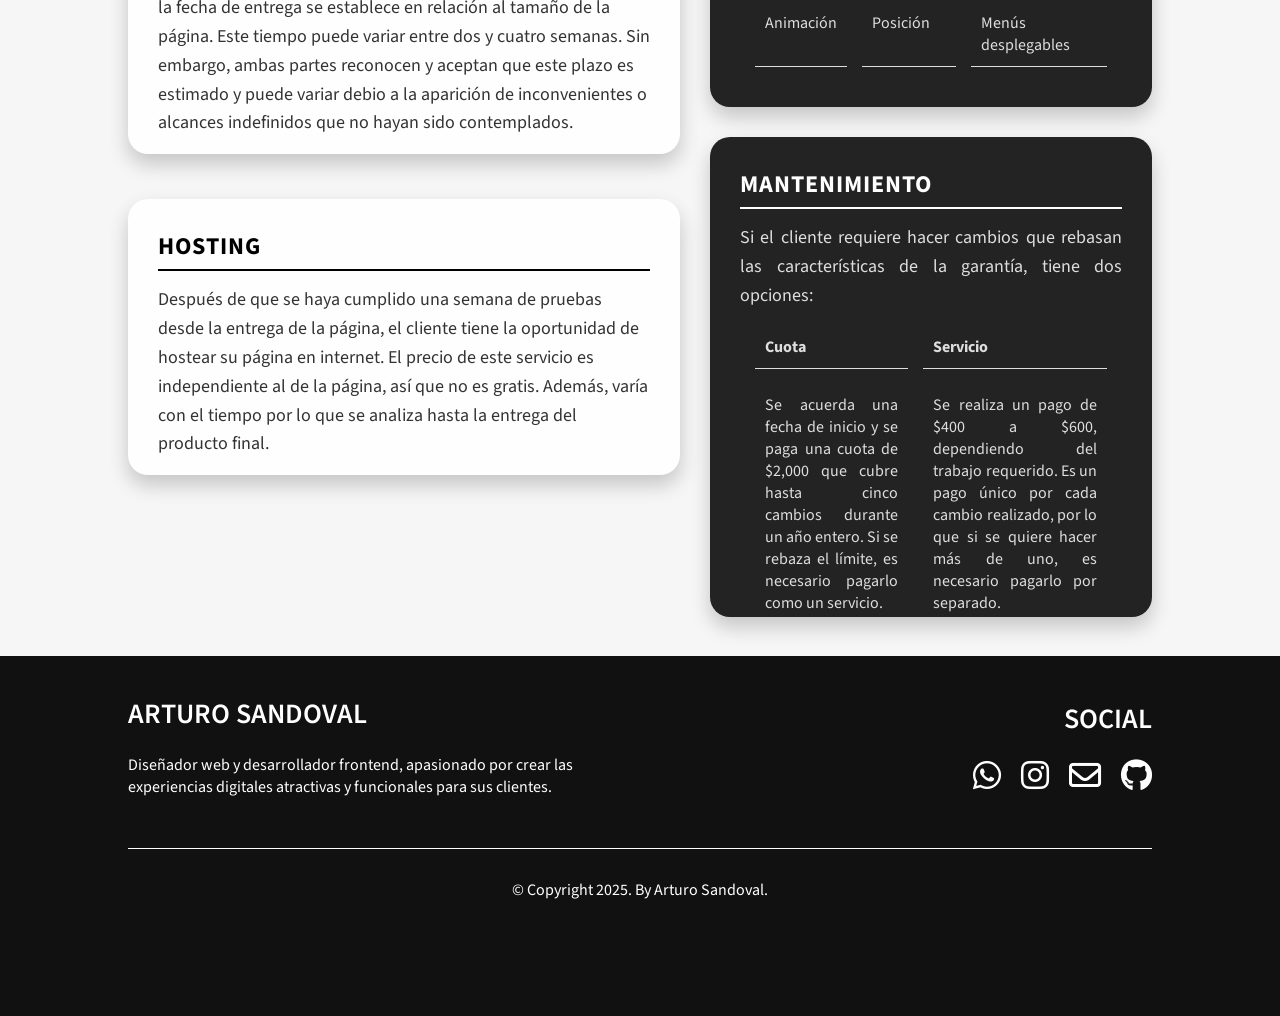
==== commit c6dcc09f: "Prueba de formulario" ====
--- a/servicios.html
+++ b/servicios.html
@@ -157,7 +157,7 @@
                 </div>
             </div>
             <div class="footer-bottom-content">
-                <p class="footer-copyright">&copy; Copyright 2025. Hecho por Arturo Sandoval. </p>
+                <p class="footer-copyright">&copy; Copyright 2025. By Arturo Sandoval. </p>
             </div>
         </div>
     </footer>
--- a/css/styles.css
+++ b/css/styles.css
@@ -432,14 +432,6 @@
     max-height: 80%;
 }
 
-.cerrar {
-    position: absolute;
-    top: 70px;
-    right: 30px;
-    font-size: 30px;
-    color: white;
-    cursor: pointer;
-}
 
 .no-scroll {
     overflow: hidden;
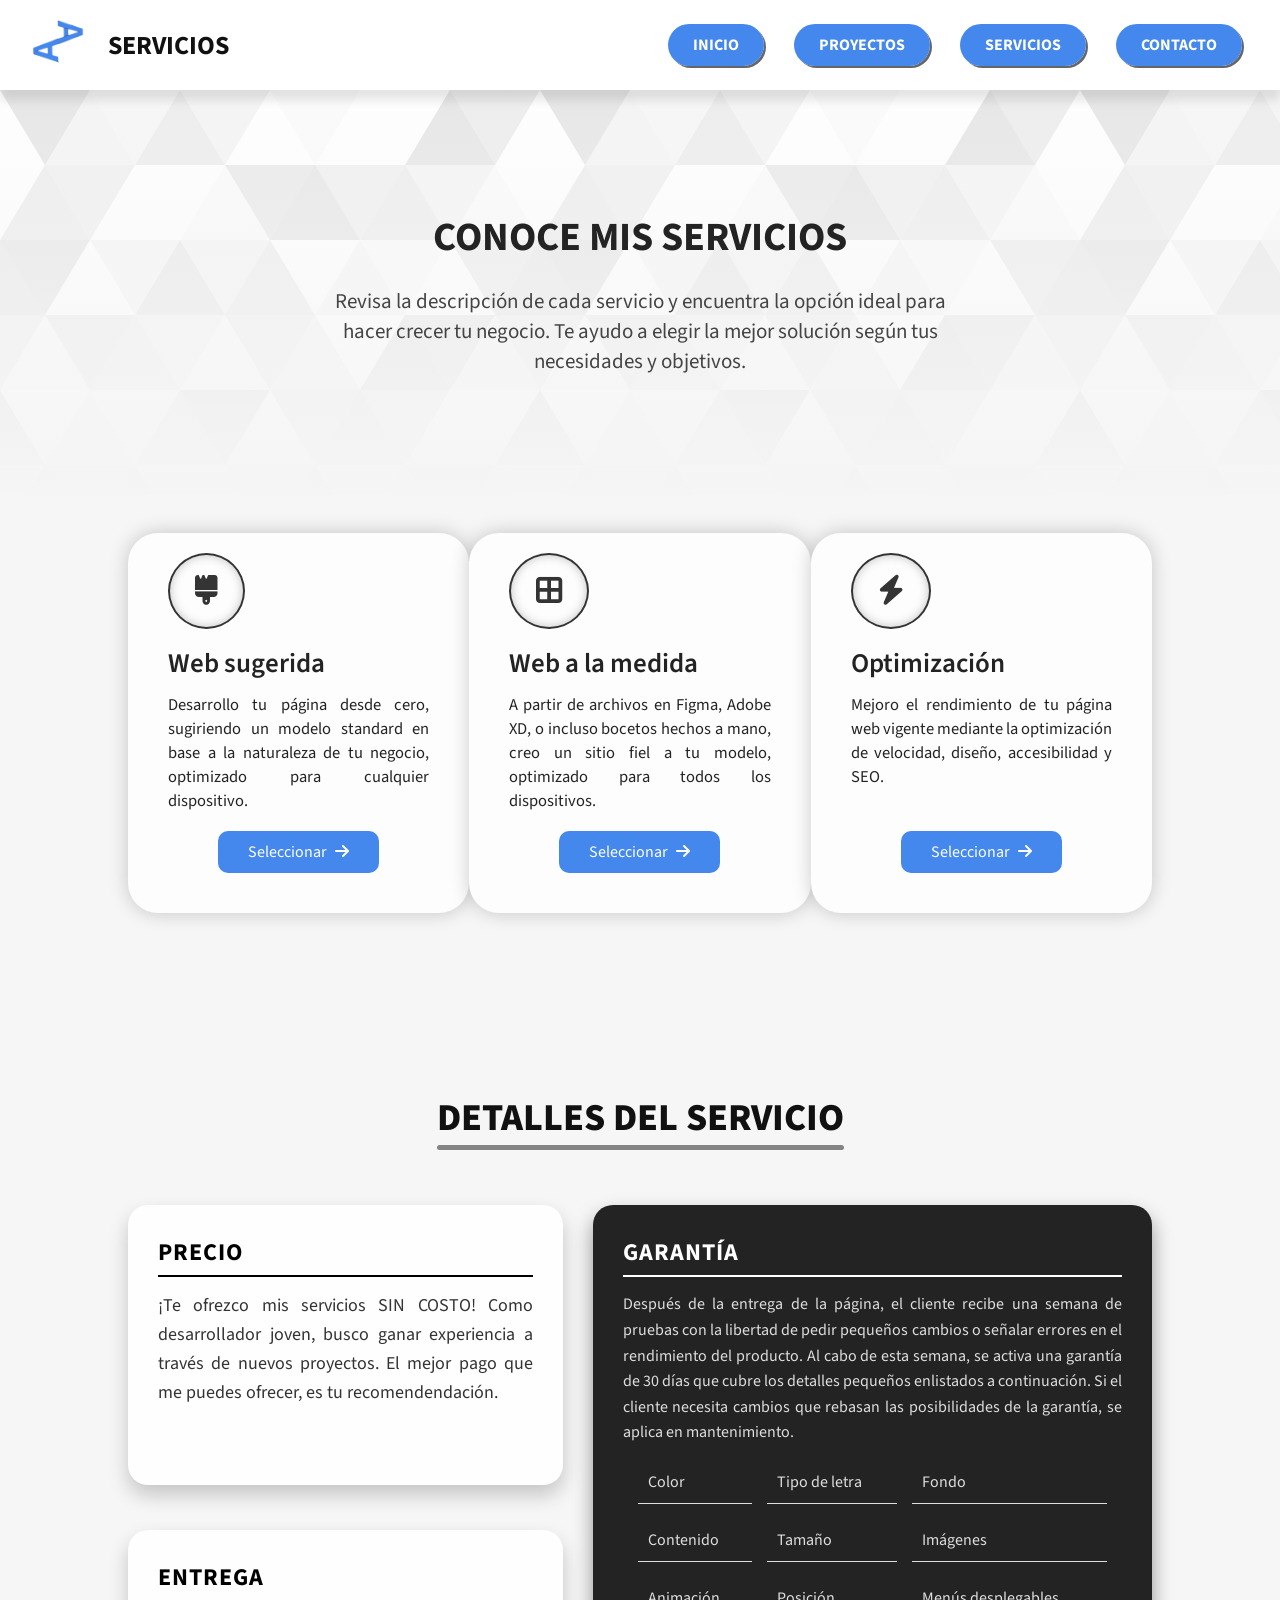
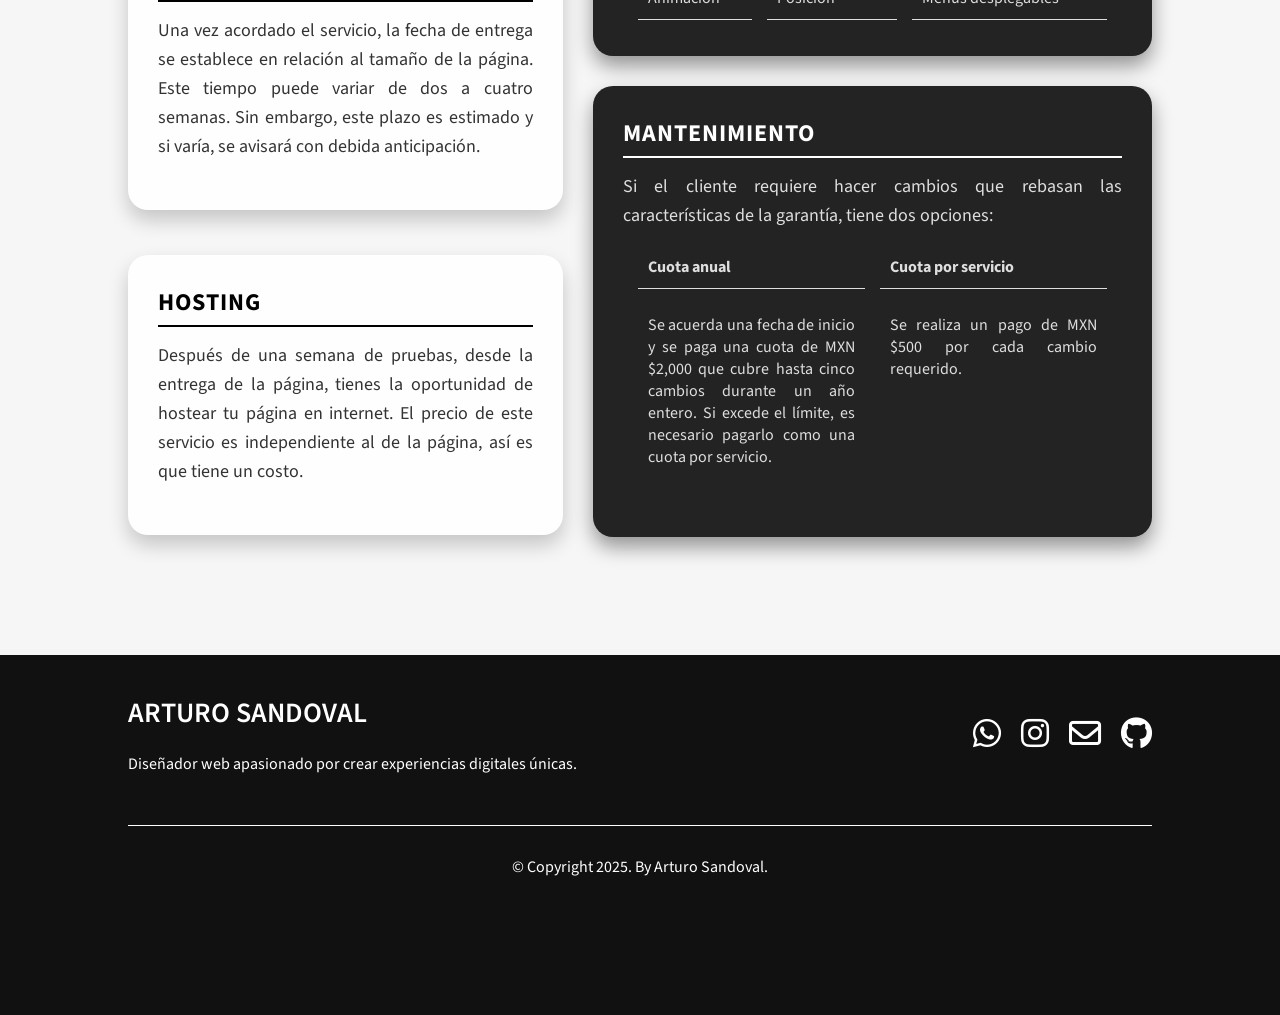
==== commit 3709c3d6: "Modificaciones y correcciones" ====
--- a/servicios.html
+++ b/servicios.html
@@ -50,25 +50,25 @@
                     <div class="service-icon">
                         <i class="fa-solid fa-brush"></i>
                     </div>
-                    <h4 class="card-title">Web a la medida</h4>
-                    <p class="card-description">El desarrollo completo de una página web personalizada dede cero con base a las necesidades del cliente. Se muestra un modelo inicial que, al ser aprobado por el cliente, comienza a desarrollarse.</p>
-                    <a class="start-btn" href="./index.html#contacto">Elegir <i class="fa-solid fa-arrow-right"></i></a>
+                    <h4 class="card-title">Web sugerida</h4>
+                    <p class="card-description">Desarrollo tu página desde cero, sugiriendo un modelo standard en base a la naturaleza de tu negocio, optimizado para cualquier dispositivo.</p>
+                    <a class="start-btn" href="./index.html#contacto">Seleccionar <i class="fa-solid fa-arrow-right"></i></a>
                 </div>
                 <div class="service-card">
                     <div class="service-icon">
                         <i class="fa-solid fa-border-all"></i>
                     </div>
-                    <h4 class="card-title">Maquetación exacta</h4>
-                    <p class="card-description">A partir de archivos en Figma, Adobe XD, o incluso bocetos hechos a mano, se crea un sitio fiel al modelo del cliente, optimizado para todos los dispositivos.</p>
-                    <a class="start-btn" href="./index.html#contacto">Elegir <i class="fa-solid fa-arrow-right"></i></a>
+                    <h4 class="card-title">Web a la medida</h4>
+                    <p class="card-description">A partir de archivos en Figma, Adobe XD, o incluso bocetos hechos a mano, creo un sitio fiel a tu modelo, optimizado para todos los dispositivos.</p>
+                    <a class="start-btn" href="./index.html#contacto">Seleccionar <i class="fa-solid fa-arrow-right"></i></a>
                 </div>
                 <div class="service-card">
                     <div class="service-icon">
                         <i class="fa-solid fa-bolt"></i>
                     </div>
                     <h4 class="card-title">Optimización</h4>
-                    <p class="card-description">Se mejora el rendimiento de una web propia del cliente mediante optimización de velocidad, diseño, accesibilidad y SEO. Se realizan ajustes para lograr una experiencia más rápida, fluida y eficiente.</p>
-                    <a class="start-btn" href="./index.html#contacto">Elegir <i class="fa-solid fa-arrow-right"></i></a>
+                    <p class="card-description">Mejoro el rendimiento de tu página web vigente mediante la optimización de velocidad, diseño, accesibilidad y SEO.</p>
+                    <a class="start-btn" href="./index.html#contacto">Seleccionar <i class="fa-solid fa-arrow-right"></i></a>
                 </div>
             </div>       
         </div>
@@ -76,24 +76,24 @@
             <h2 class="details-title">DETALLES DEL SERVICIO</h2>
             <div class="details-content">
                 <div class="detail-cards">
-                    <div class="detail-card first-card">
+                    <div class="detail-card">
                         <h4 class="detail-card-title">Precio</h4>
-                        <p class="detail-card-content">¡El precio de cualquiera de los servicios anteriores ES GRATIS! Como desarrollador joven, sólo busco ganar experiencia a través de proyetos. El mejor pago que me puede ser ofrecido es recomendarme con otros negocios o al público interesado.</p>
+                        <p class="detail-card-content">¡Te ofrezco mis servicios SIN COSTO! Como desarrollador joven, busco ganar experiencia a través de nuevos proyectos. El mejor pago que me puedes ofrecer, es tu recomendendación.</p>
                     </div>
-                    <div class="detail-card second-card">
+                    <div class="detail-card">
                         <h4 class="detail-card-title">Entrega</h4>
-                        <p class="detail-card-content">Después de que ambas partes hayamos aceptado con el servicio, la fecha de entrega se establece en relación al tamaño de la página. Este tiempo puede variar entre dos y cuatro semanas. Sin embargo, ambas partes reconocen y aceptan que este plazo es estimado y puede variar debio a la aparición de inconvenientes o alcances indefinidos que no hayan sido contemplados.</p>
+                        <p class="detail-card-content">Una vez acordado el servicio, la fecha de entrega se establece en relación al tamaño de la página. Este tiempo puede variar de dos a cuatro semanas. Sin embargo, este plazo es estimado y si varía, se avisará con debida anticipación.</p>
                     </div>
-                    <div class="detail-card third-card">
+                    <div class="detail-card">
                         <h4 class="detail-card-title">Hosting</h4>
-                        <p class="detail-card-content">Después de que se haya cumplido una semana de pruebas desde la entrega de la página, el cliente tiene la oportunidad de hostear su página en internet. El precio de este servicio es independiente al de la página, así que no es gratis. Además, varía con el tiempo por lo que se analiza hasta la entrega del producto final. </p>
+                        <p class="detail-card-content">Después de una semana de pruebas, desde la entrega de la página, tienes la oportunidad de hostear tu página en internet. El precio de este servicio es independiente al de la página, así es que tiene un costo.  </p>
                     </div>
                 </div>
                 <div class="detail-v-cards">
-                    <div class="v-card lg-card">
+                    <div class="v-card">
                         <h4 class="v-title">Garantía</h4>
                         <p class="v-text sm-text">
-                            Después de la entrega de la página, el cliente recibe una semana de pruebas con la libertad de pedir pequeños cambios o señalar errores en el rendimiento del producto. Al cabo de esta semana, se activa una garantía de 90 días que cubre los detalles pequeños enlistados a continuación. Si el cliente necesita cambios que rebasan las posibilidades de la garantía, se aplica en mantenimiento.
+                            Después de la entrega de la página, el cliente recibe una semana de pruebas con la libertad de pedir pequeños cambios o señalar errores en el rendimiento del producto. Al cabo de esta semana, se activa una garantía de 30 días que cubre los detalles pequeños enlistados a continuación. Si el cliente necesita cambios que rebasan las posibilidades de la garantía, se aplica en mantenimiento.
                         <table class="table">
                             <tr>
                               <td>Color</td>
@@ -112,24 +112,24 @@
                             </tr>
                         </table>
                     </div>
-                    <div class="v-card v-card-lg">
+                    <div class="v-card">
                         <h4 class="v-title">Mantenimiento</h4>
                         <p class="v-text">
                             Si el cliente requiere hacer cambios que rebasan las características de la garantía, tiene dos opciones: </p>
                             <table class="table table2">
                                 <thead>
                                   <tr>
-                                    <th>Cuota</th>
-                                    <th>Servicio</th>
+                                    <th>Cuota anual</th>
+                                    <th>Cuota por servicio</th>
                                   </tr>
                                 </thead>
                                 <tbody>
                                   <tr>
                                     <td data-label="Cuota">
-                                      Se acuerda una fecha de inicio y se paga una cuota de $2,000 que cubre hasta cinco cambios durante un año entero. Si se rebaza el límite, es necesario pagarlo como un servicio.
+                                      Se acuerda una fecha de inicio y se paga una cuota de MXN $2,000 que cubre hasta cinco cambios durante un año entero. Si excede el límite, es necesario pagarlo como una cuota por servicio.
                                     </td>
                                     <td data-label="Servicio">
-                                      Se realiza un pago de $400 a $600, dependiendo del trabajo requerido. Es un pago único por cada cambio realizado, por lo que si se quiere hacer más de uno, es necesario pagarlo por separado.
+                                      Se realiza un pago de MXN $500 por cada cambio requerido.
                                     </td>
                                   </tr>
                                 </tbody>
@@ -144,10 +144,9 @@
             <div class="footer-top-content">
                 <div class="footer-tl-content">
                     <h5 class="footer-title">ARTURO SANDOVAL</h5>
-                    <p class="footer-description">Diseñador web y desarrollador frontend, apasionado por crear las experiencias digitales atractivas y funcionales para sus clientes.</p>
+                    <p class="footer-description">Diseñador web apasionado por crear experiencias digitales únicas.</p>
                 </div>
                 <div class="footer-tr-content">
-                    <h5 class="footer-title left">SOCIAL</h5>
                     <ul class="footer-links">
                         <li class="footer-link"><a href="https://wa.me/525537213386" target="_blank"><i class="icon fa-brands fa-whatsapp"></i></a></li>
                         <li class="footer-link"><a href="https://instagram.com/hector.s.c.a" target="_blank"><i class="icon fa-brands fa-instagram"></i></a></li>
--- a/css/styles.css
+++ b/css/styles.css
@@ -30,7 +30,7 @@
     color: var(--black-color);
     font-weight: 400;
     margin-top: 10vh;
-    scroll-margin-top: 50px;
+    scroll-margin-top: 100px;
 }
 
 .header{
@@ -212,30 +212,74 @@
     gap: 25px;
 }
 
+.hero .social-links .link .icon{
+    color: #48e;
+    font-weight: 900;
+}
+
+.hero .translate-btn{
+    position: absolute;
+    top: 4rem;
+    right: 2rem;
+    background-color: #fff;
+    box-shadow: 0 0 15px rgba(0,0,0,0.3);
+    border-radius: 50%;
+    height: 55px; width: 55px;
+    border: 2px solid #48e;
+    display: flex;
+    justify-content: center;
+    align-items: center;
+    overflow: hidden;
+}
+
+.hero .translate-btn .fa-language{
+    font-size: 28px;
+    color: #48e;
+}
+
+.hero .translate-btn .language-link{
+    width: 100%;
+    font-size: 18px;
+    color: #48e;
+    font-weight: 700;
+    display: none;
+    text-align: center;
+    flex: 1;
+
+}
+
+.hero .translate-btn .language-link:hover{
+    background-color: #48e;
+    color: #fff;
+}
+
+.hero .translate-btn:hover{
+    height: 100px;
+    border-radius: 20px;
+    flex-direction: column;
+    justify-content: space-around;
+}
+
+.hero .translate-btn:hover .fa-language{
+    display: none;
+}
+
+.hero .translate-btn:hover .language-link{
+    display: flex;
+    justify-content: center;
+    align-items: center;
+}
+
+
+
 .links .icon{
     cursor: pointer;
     font-size: 35px;
     color: #000;
 }
 
-.links .fa-whatsapp:hover{
-    color: #25D366;
-    font-size: 37px;
-}
-
-.links .fa-instagram:hover{
-    color: #ff7a7a;
-    font-size: 37px;
-}
-
-.links .fa-github:hover{
-    color: #6e5494;
-    font-size: 37px;
-}
-
-.links .fa-envelope:hover{
-    color: #898989;
-    font-size: 37px;
+.links .icon:hover{
+    font-size: 42px;
 }
 
 .main{
@@ -279,13 +323,13 @@
 .section-header .section-title::before{
     content: "";
     position: absolute;
-    width: 100px;
+    width: 50%;
     height: 5px;
     border-radius: 20px;
     background-color: var(--blue-color);
     bottom: -15px;
-    left: 25%;
-    width: 100px;
+    left: 50%;
+    transform: translateX(-50%);
 }
 
 .projects .section-header .section-title::before{
@@ -323,6 +367,7 @@
     line-height: 1.5;
     color: #343434;
     margin-bottom: 45px;
+    text-align: justify;
 }
 
 .about-left-content .about-button{
@@ -352,7 +397,6 @@
     color: #565656;
     background-color: #dedede;
     border-radius: 10px;
-    cursor: pointer;
 }
 
 .skills .skill:hover{
@@ -392,6 +436,7 @@
     font-size: 22px;
     font-weight: bold;
     margin-bottom: 15px;
+    text-align: justify;
 }
 
 .certif-card .certf-text{
@@ -407,11 +452,11 @@
     cursor: pointer;
     font-weight: 600;
     color: #fff;
-    background-color: rgb(130, 68, 238);
+    background-color: #48e;
 }
 
 .certif-card .certf-button:hover{
-    box-shadow: 0 0 0 8px rgba(130, 68, 238, 0.355);
+    box-shadow: 0 0 0 8px rgba(68, 136, 238, 0.226);
 }
 
 .modal {
@@ -459,7 +504,7 @@
     border-radius: 20px;
     box-shadow: 0 0 20px rgba(0,0,0,0.3);
     overflow: hidden;
-    height: 420px;
+    height: 450px;
 }
 
 .project-card:hover{
@@ -511,36 +556,12 @@
     color: #fff;
 }
 
-.project-info .project-link .fa-solid{
+.project-info .project-link .fa-solid, .see-page{
     margin-right: 5px;
 }
 
 .project-info .project-link:hover{
     box-shadow: 0 0 0 8px rgba(130, 68, 238, 0.355);
-}
-
-.project-info .links{
-    width: 100%;
-    display: flex;
-    align-items: center;
-    justify-content: space-around;
-}
-
-.project-info .links .project-link{
-    padding: 10px 15px;
-}
-
-.project-info .links .second{
-    background-color: #48e;
-}
-
-.project-info .links .second:hover{
-    box-shadow: none;
-    box-shadow: 0 0 0 9px rgba(68, 136, 238, 0.405);
-}
-
-.project-info .links .project-link .blue{
-    margin-right: 5px;
 }
 
 .contact{
@@ -654,6 +675,7 @@
 }
 
 .footer-top-content{
+    width: 100%;
     display: flex;
     gap: 40px;
     align-items: center;
@@ -708,7 +730,7 @@
 
 @media screen and (max-width: 1180px) {
     .navbar .logo{
-        font-size: 24px;
+        font-size: 22px;
     }
     .navbar .logo::before{
         bottom: 25px;
@@ -739,13 +761,14 @@
         gap: 20px;
     }
     .hero .social-links .links .icon{
-        font-size: 30px;
+        font-size: 33px;
     }
     .section-header .section-title{
         font-size: 40px;
     }
     .section-header .section-title::before{
-        left: 22%;
+        left: 50%;
+        transform: translateX(-50%);
     }
     .section-header .section-description{
         font-size: 19px;
@@ -769,7 +792,7 @@
 
     .certif-card{
         width: 90%;
-        height: 360px;
+        height: 300px;
         margin-bottom: 25px;
     }
 
@@ -778,27 +801,33 @@
     }
 
     .footer-title{
-        font-size: 24px;
+        font-size: 25px;
     }
     .footer-description{
-        font-size: 14px;
+        font-size: 16px;
     }
 }
 
 @media screen and (max-width: 900px) {
+    
     .about{
-        min-height: 170vh;
+        min-height: 145vh;
+    }
+    .skills .skill{
+        padding: 9px 15px;
+        font-size: 15px;
     }
     .about-right-content{
-        flex: 1.2;
-    }
-    .certif-card{
-        width: 100%;
-        height: 400px;
-    }
-}
-
-@media screen and (max-width: 700px){
+        flex: 1;
+    }
+    .about-content{
+        gap: 22px;
+    }
+
+}
+
+
+@media screen and (max-width: 750px){
     .header-sm-menu, .header-sm-close-menu{
         display: block;
     }
@@ -862,9 +891,6 @@
     .section-header .section-title{
         font-size: 36px;
     }
-    .section-header .section-title::before{
-        left: 18%;
-    }
     .section-header .section-description{
         font-size: 18px;
     }
@@ -874,22 +900,24 @@
     .about-left-content .about-button{
         font-size: 14.5px;
     }
-
+    .about{
+        min-height: 150vh;
+    }
     .about-content{
         gap: 25px;
     }
     .about-left-content .skills{
         gap: 10px;
-        width: 100%;
     }
     .certif-card{
-        height: 330px;
+        height: 300px;
     }
     .certif-card .certf-title{
-        font-size: 18px;
+        font-size: 19px;
     }
     .certif-card .certf-text{
         font-size: 15.5px;
+        text-align: justify;
     }
     .certif-card .certf-button{
         font-size: 15px;
@@ -925,26 +953,51 @@
     }
 }
 
+@media screen and (max-width: 680px){
+    .about{
+        min-height: 160vh;
+    }
+
+    .certif-card{
+        height: fit-content;
+    }
+    
+    .certif-card .certf-text{
+        font-size: 14.5px;
+        text-align: left;
+    }
+
+    .certif-card .certf-button{
+        margin-top: 20px;
+    }
+}
+
 @media screen and (max-width: 600px){
     .hero .hero-content .hero-title{
-        font-size: 35px;
+        font-size: 37px;
     }
     .hero .hero-content .hero-description{
-        font-size: 17px;
+        font-size: 19px;
     }
     .hero .hero-content .hero-button{
-        font-size: 15px;
+        font-size: 16px;
         padding: 15px 30px;
     }
     .section-header .section-title{
         font-size: 30px;
     }
-    .section-header .section-title::before{
-        left: 24%;
-        width: 70px;
+    .hero .social-links .links{
+        gap: 20px;
+    }
+    .hero .social-links .links .icon{
+        font-size: 31px;
+        font-weight: 400;
+    }
+    .section-header .section-title{
+        font-size: 33px;
     }
     .section-header .section-description{
-        font-size: 16.5px;
+        font-size: 17px;
     }
     .about{
         border-bottom: none;
@@ -954,8 +1007,12 @@
         flex-direction: column;
         gap: 50px;
     }
-    .about-content .certif-card{
-        height: 250px;
+    .certif-card .certf-title{
+        font-size: 20px;
+    }
+    .certif-card .certf-text{
+        font-size: 16px;
+        text-align: left;
     }
     .footer{
         min-height: 30vh;
@@ -979,7 +1036,7 @@
         margin-top: 8vh;
     }
     .navbar .logo{
-        font-size: 19px;
+        font-size: 21px;
         gap: 0;
     }
     .navbar .logo::before{
@@ -1001,10 +1058,10 @@
         font-size: 40px;
     }
     .hero .hero-content .hero-description{
-        font-size: 18px;
+        font-size: 19px;
     }
     .hero .hero-content .hero-button{
-        font-size: 18px;
+        font-size: 19px;
         padding: 15px 30px;
     }
 
@@ -1019,25 +1076,25 @@
         flex-direction: row;
         gap: 20px;
     }
+    .hero .social-links .links .icon{
+        font-size: 35px;
+    }
+    .hero .translate-btn{
+        top: auto;
+        bottom: 20px;
+    }
     .section-header .section-description{
         width: 100%;
     }
-    .about-content .certif-card{
-        height: 320px;
-    }
     .project-card .project-title{
-        font-size: 18px;
+        font-size: 19px;
     }
     .project-card .project-description{
-        font-size: 14px
+        font-size: 16.5px
     }
     .project-info .project-link{
         padding: 10px 15px;
-        font-size: 14px;
-    }
-    .project-info .links .project-link{
-        padding: 10px 10px;
-        font-size: 13px;
+        font-size: 16px;
     }
     .contact{
         border-top: none;
--- a/css/services.css
+++ b/css/services.css
@@ -57,7 +57,7 @@
 
 .service-card{
     width: 350px;
-    height: 400px;
+    height: 380px;
     display: flex;
     flex-direction: column;
     align-items: flex-start;
@@ -79,6 +79,7 @@
 }
 
 .service-card .service-icon .fa-solid{
+    color: #343434;
     font-size: 30px;
     transition: all 0.2s ease 0s;
 }
@@ -100,7 +101,7 @@
     background-color: #48e;
     border-radius: 10px;
     color: #fff;
-    margin-top: auto;
+    margin-bottom: 20px;
     align-self: center;
     cursor: pointer;
 }
@@ -117,9 +118,12 @@
 }
  
 .service-card:hover .service-icon{
-    color: #fff;
     border: none;
     box-shadow: inset 0 0 15px #3434346b;
+}
+
+.service-card:hover .service-icon .fa-solid{
+    color: #fff;
 }
  
 .service-card:hover .start-btn{
@@ -133,7 +137,7 @@
 }
 
 .details{
-    margin-top: 60px;
+    margin-top: 8rem;
     width: 100%;
     min-height: 125vh;
     display: flex;
@@ -149,12 +153,6 @@
     position: relative;
 }
 
-.details-content{
-    display: flex;
-    width: 100%;
-    gap: 30px;
-}
-
 .details-title::before{
     content: "";
     position: absolute;
@@ -166,17 +164,23 @@
     left: 0;
 }
 
+.details-content{
+    display: flex;
+    width: 100%;
+    gap: 30px;
+}
+
 .detail-cards{
-    flex: 1;
-    align-items: center;
-    flex-wrap: wrap;
+    flex: 0.7;
+    display: flex;
+    flex-direction: column;
     width: 100%;
 }
 
 .detail-card {
     width: 100%;
     overflow: hidden;
-    height: 276px;
+    height: 280px;
     margin-bottom: 45px;
     border-radius: 20px;
     box-shadow: 0 10px 20px rgba(0, 0, 0, 0.2);
@@ -185,32 +189,19 @@
 }
 
 .detail-card:hover {
-    transform: translateY(-5px);
+    transform: translateY(-10px);
     box-shadow: 0 15px 30px rgba(0, 0, 0, 0.3);
-}
-
-.detail-card.first-card:hover{
-    background-color: rgb(61, 121, 109);
-}
-
-.detail-card.second-card:hover{
-    background-color: rgb(61, 105, 121);
-}
-
-.detail-card.third-card:hover{
-    background-color: rgb(122, 68, 238);
-}
-
-
-.detail-card:hover .detail-card-title,
-.detail-card:hover .detail-card-content {
+    background-color: rgb(65, 68, 135);
+}
+
+.detail-card:hover .detail-card-title {
     color: #f9f9f9;
-}
-
-.detail-card:hover .detail-card-title {
     border-bottom: 2px solid #f9f9f9;
 }
 
+.detail-card:hover .detail-card-content{
+    color: #f9f9f9;
+}
 
 .detail-card-title {
     font-size: 24px;
@@ -227,10 +218,11 @@
     font-size: 18px;
     color: #333;
     line-height: 1.6;
+    text-align: justify;
 }
 
 .detail-v-cards{
-    flex: 0.8;
+    flex: 0.9;
     height: 100%;
     display: flex;
     flex-direction: column;
@@ -238,15 +230,11 @@
 }
 
 .v-card{
-    height: 410px;
+    height: 451px;
     border-radius: 20px;
     background-color: #232323;
-    box-shadow: 0 10px 20px rgba(0, 0, 0, 0.2);
+    box-shadow: 0 10px 20px rgba(0, 0, 0, 0.4);
     padding: 30px;
-}
-
-.v-card.lg-card{
-    height: 550px;
 }
 
 .v-card:hover{
@@ -255,9 +243,6 @@
     box-shadow: 0 10px 20px rgba(0, 0, 0, 0.4);
 }
 
-.v-card.v-card-lg{
-    height: 480px;
-}
 
 .v-title{
     font-size: 24px;
@@ -293,6 +278,10 @@
     text-align: justify;
 }
 
+.table2{
+    table-layout: fixed;
+}
+
 .table2 tr td{
     border: none;
 }
@@ -322,7 +311,7 @@
         font-size: 24px;
     }
     .service-card .card-description{
-        font-size: 15.5px;
+        font-size: 16px;
     }
     .service-card .start-btn{
         font-size: 15.5px;
@@ -331,25 +320,22 @@
         flex: 0.8;
     }
     .detail-v-cards{
-        flex: 1.1;
-    }
-    .v-card.lg-card{
-        height: 420px;
-    }
-    .v-card.v-card-lg{
-        height: 400px;
+        flex: 1;
     }
     .details-title{
         font-size: 33px;
     }
     .detail-card{
-        height: 320px;
+        height: fit-content;
     }
     .detail-card-title{
         font-size: 21px;
     }
     .detail-card-content{
-        font-size: 15.5px;
+        font-size: 16px;
+    }
+    .v-card{
+        height: fit-content;
     }
     .v-title{
         font-size: 21px;
@@ -369,10 +355,10 @@
 
 @media screen and (max-width: 950px){
     .small-hero-content .hero-title{
-        font-size: 32px;
+        font-size: 33px;
     }
     .small-hero-content .hero-description{
-        font-size: 18px;
+        font-size: 17px;
     }
     .services-cards{
         flex-direction: column;
@@ -380,14 +366,15 @@
     }
     .service-card{
         width: 60%;
-        height: 320px;
+        height: fit-content;
         padding: 20px 30px;
+        
     }
     .service-card .service-icon{
         border: 1.5px solid #343434;
     }
     .service-card .service-icon .fa-solid{
-        font-size: 24px;
+        font-size: 23px;
     }
     .card-title{
         font-size: 22px;
@@ -396,6 +383,7 @@
         font-size: 16px;
     }
     .service-card .start-btn{
+        margin-top: 20px;
         padding: 12px 35px;
         font-size: 15px;
     }
@@ -409,19 +397,24 @@
     }
     .detail-v-cards{
         flex: 1;
+        align-items: center;
+        justify-content: center;
     }
     .details-title{
         font-size: 30px;
     }
     .detail-card{
         height: fit-content;
-        width: 65%;
+        width: 80%;
     }
     .detail-card-title{
         font-size: 21px;
     }
     .detail-card-content{
-        font-size: 15.5px;
+        font-size: 16px;
+    }
+    .v-card{
+        width: 80%;
     }
     .v-title{
         font-size: 20px;
@@ -445,63 +438,52 @@
 }
 
 @media screen and (max-width: 750px){
+    .services{
+        min-height: 450vh;
+    }
     .small-hero .small-hero-content{
-        width: 80%;
+        width: 70%;
     }
     .small-hero-content .hero-title{
-        font-size: 30px;
+        font-size: 32px;
     }
     .small-hero-content .hero-description{
         font-size: 17px;
     }
-    .service-card{
-        width: 80%;
-        height: fit-content;
-    }
-    .service-card .service-icon{
-        border: 1.5px solid #343434;
-    }
-    .service-card .service-icon .fa-solid{
+    .card-title{
         font-size: 22px;
     }
-    .card-title{
-        font-size: 21px;
-    }
     .service-card .card-description{
-        font-size: 15.5px;
-        text-align: left;
+        font-size: 16px;
     }
     .service-card .start-btn{
         margin-top: 30px;
-        font-size: 14px;
-    }
-    .details-title{
-        font-size: 27px;
+        font-size: 16px;
     }
     .detail-card{
         height: fit-content;
         width: 90%;
     }
-    .detail-card-title{
-        font-size: 20px;
+    .v-card{
+        width: 90%;
     }
     .detail-card-content{
-        font-size: 15px;
-    }
-    
+        font-size: 16px;
+        font-weight: 400;
+    }
     .v-title{
-        font-size: 20px;
+        font-size: 21px;
     }
     .v-text{
-        font-size: 14px;
+        font-size: 15px;
     }
     .v-text.sm-text{
-        font-size: 14px;
+        font-size: 15px;
     }
     .table tr td,th{
         vertical-align: middle;
         text-align: left;
-        font-size: 14px;
+        font-size: 15px;
     }
     .table2 thead {
         display: none;
@@ -529,30 +511,87 @@
         margin-bottom: 0.5rem;
         color: #fff;
     }
+    
+}
+
+@media screen and (max-width: 500px){
+    .services{
+        min-height: 480vh;
+    }
+    .small-hero .small-hero-content{
+        width: 80%;
+    }
+    .small-hero-content .hero-title{
+        font-size: 31px;
+    }
+    .small-hero-content .hero-description{
+        font-size: 16.5px;
+    }
+    .details-content{
+        margin-bottom: 70px;
+    }
+    .service-card{
+        width: 80%;
+    }
+    .service-card .card-description{
+        font-size: 15.5px;
+    }
+    .service-card .start-btn{
+        margin-top: 30px;
+        font-size: 15px;
+    }
 }
 
 @media screen and (max-width: 420px){
     body{
         margin-top: 6vh;
     }
+    .small-hero .small-hero-content{
+        width: 70%;
+    }
+    .small-hero-content .hero-title{
+        font-size: 28px;
+    }
+    .small-hero-content .hero-description{
+        font-size: 16px;
+    }
     .details-title{
         font-size: 24px;
     }
-    .small-hero .small-hero-content{
-        width: 90%;
-    }
-    .small-hero-content .hero-title{
-        font-size: 26px;
-    }
-    .small-hero-content .hero-description{
-        width: 90%;
-        font-size: 16px;
-    }
-    
     .detail-v-cards .v-card.lg-card .table{
         width: 80%;
         border-spacing: 5px;
     }
+    .card-title{
+        font-size: 21px;
+    }
+    .service-card .card-description{
+        font-size: 15.5px;
+    }
+    .service-card .start-btn{
+        font-size: 15px;
+    }
+    .v-title{
+        font-size: 20px;
+    }
+    .table tr td,th{
+        vertical-align: middle;
+        text-align: left;
+        font-size: 13px;
+    }
+    .table2 tr td {
+        display: block;
+        padding: 0;
+        margin-bottom: 15px;
+        font-size: 14px;
+    }
+    .table2 tr td::before {
+        content: attr(data-label);
+        font-size: 16px;
+        margin-bottom: 0.5rem;
+        color: #fff;
+    }
+
 }
 
 @media screen and (max-width: 345px){
@@ -566,5 +605,11 @@
         font-size: 13px;
         padding: 4px;
     }
+    .table2 td {
+        display: block;
+        padding: 0;
+        margin-bottom: 15px;
+        font-size: 15px;
+    }
 
 }
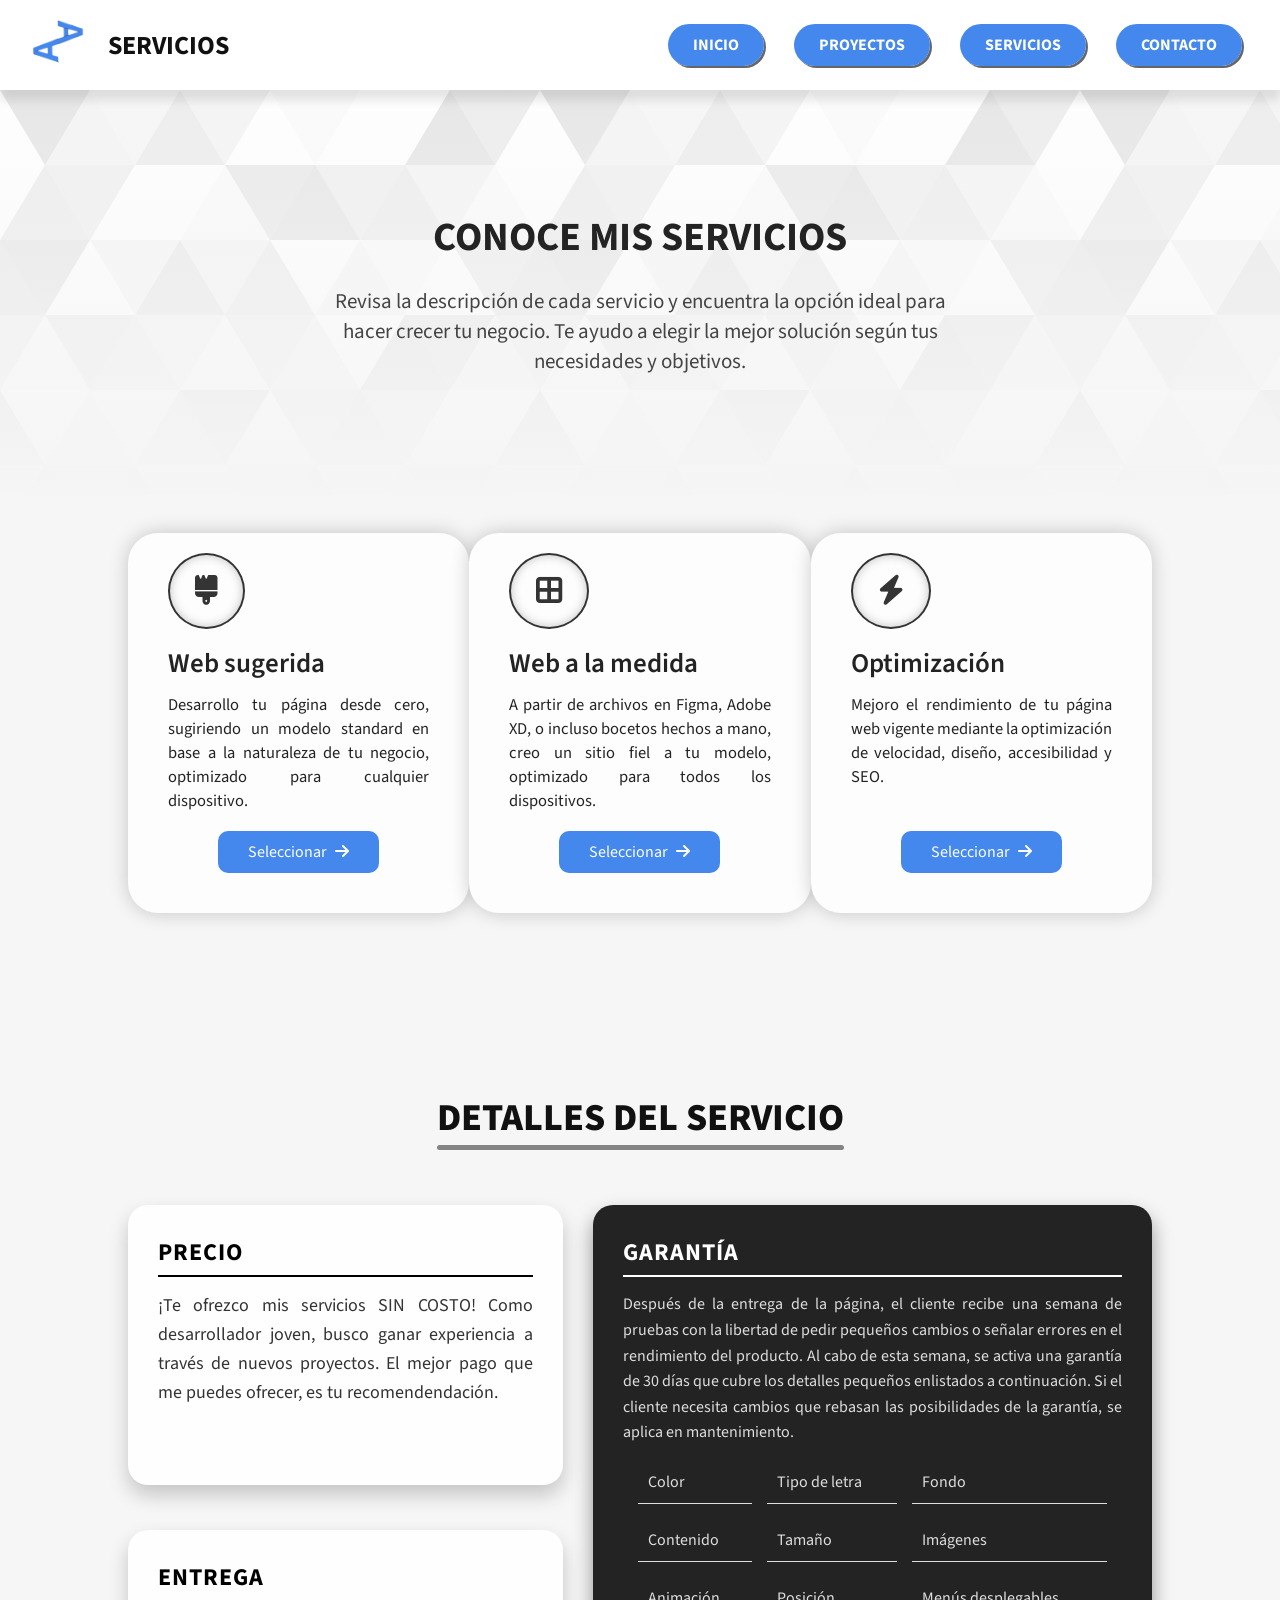
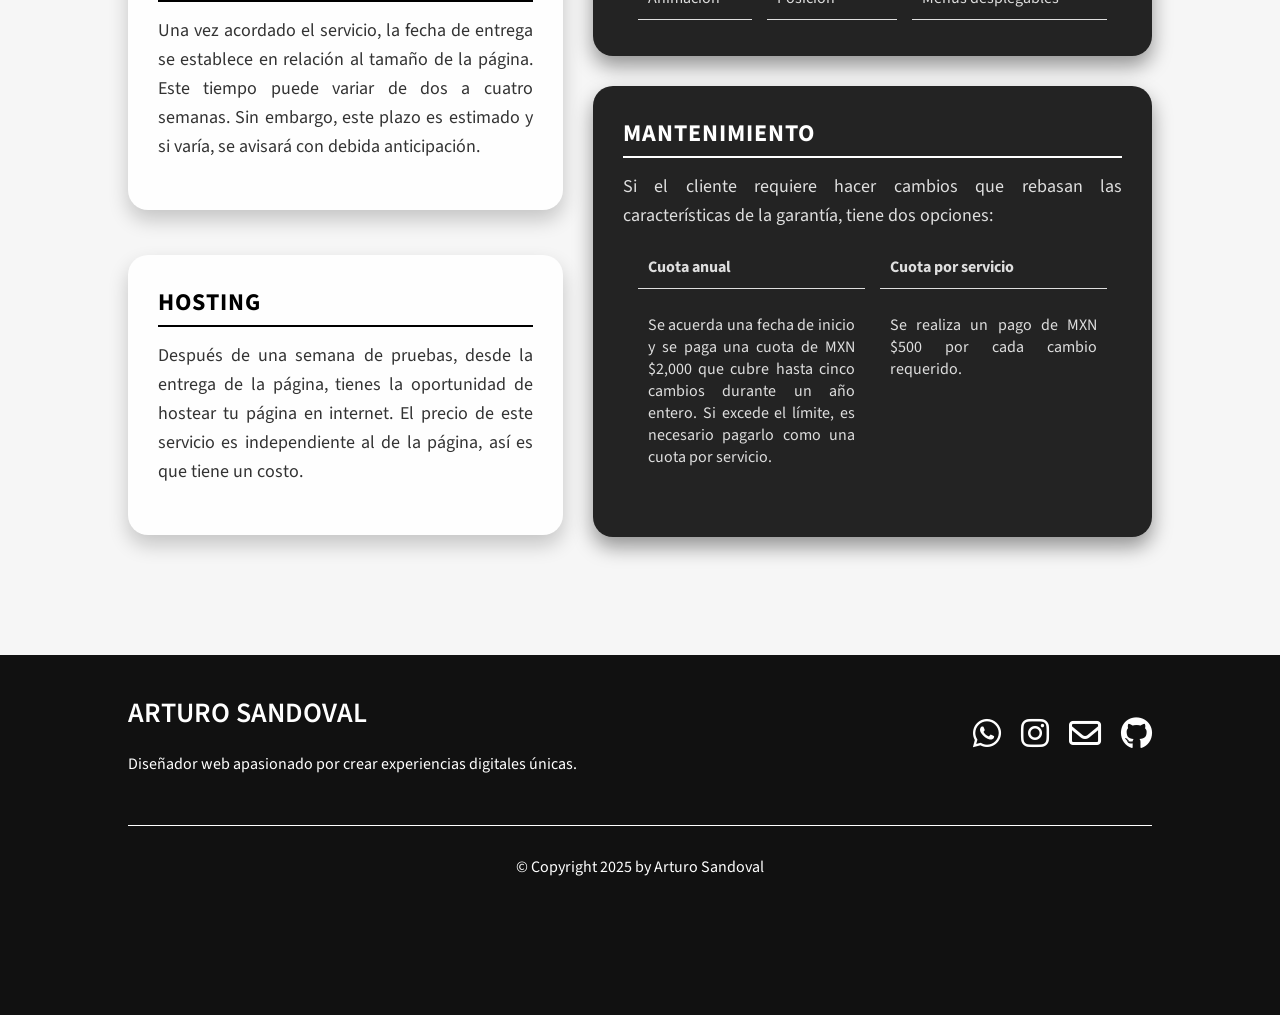
==== commit e8ce548a: "Errores en versión de inglés" ====
--- a/servicios.html
+++ b/servicios.html
@@ -23,7 +23,7 @@
     <script defer src="./js/script.js"></script>
 
 </head>
-<body>
+<body >
     <header class="header">
         <nav class="navbar">
             <a class="logo shorter" href="./index.html"><img class="logo-image" src="./images/logo.png" alt="logo-image">SERVICIOS</a>
@@ -32,7 +32,7 @@
                 <button id="cerrar" class="header-sm-close-menu"><i class="fa-solid fa-xmark"></i></button>
                 <li class="nav-item"><a class="nav-link" href="./index.html#inicio">INICIO</a></li>
                 <li class="nav-item"><a class="nav-link" href="./index.html#proyectos">PROYECTOS</a></li>
-                <li class="nav-item"><a class="nav-link" href="">SERVICIOS</a></li>
+                <li class="nav-item"><a class="nav-link" href="/servicios.html">SERVICIOS</a></li>
                 <li class="nav-item"><a class="nav-link" href="./index.html#contacto">CONTACTO</a></li>
             </ul>
         </nav>
@@ -94,7 +94,7 @@
                         <h4 class="v-title">Garantía</h4>
                         <p class="v-text sm-text">
                             Después de la entrega de la página, el cliente recibe una semana de pruebas con la libertad de pedir pequeños cambios o señalar errores en el rendimiento del producto. Al cabo de esta semana, se activa una garantía de 30 días que cubre los detalles pequeños enlistados a continuación. Si el cliente necesita cambios que rebasan las posibilidades de la garantía, se aplica en mantenimiento.
-                        <table class="table">
+                        <table class="table table-stack">
                             <tr>
                               <td>Color</td>
                               <td>Tipo de letra</td>
@@ -156,7 +156,7 @@
                 </div>
             </div>
             <div class="footer-bottom-content">
-                <p class="footer-copyright">&copy; Copyright 2025. By Arturo Sandoval. </p>
+                <p class="footer-copyright">&copy; Copyright 2025 by Arturo Sandoval</p>
             </div>
         </div>
     </footer>
--- a/css/styles.css
+++ b/css/styles.css
@@ -152,7 +152,7 @@
     border-radius: 20px;
     color: #fff;
     position: absolute;
-    top: 80px;
+    top: 92px;
     left: auto;
 }
 
@@ -270,6 +270,22 @@
     align-items: center;
 }
 
+.translate-btn.active {
+    height: 100px;
+    border-radius: 20px;
+    flex-direction: column;
+    justify-content: space-around;
+}
+
+.translate-btn.active .fa-language {
+    display: none;
+}
+
+.translate-btn.active .language-link {
+    display: flex;
+    justify-content: center;
+    align-items: center;
+}
 
 
 .links .icon{
@@ -901,7 +917,7 @@
         font-size: 14.5px;
     }
     .about{
-        min-height: 150vh;
+        min-height: 130vh;
     }
     .about-content{
         gap: 25px;
@@ -955,7 +971,7 @@
 
 @media screen and (max-width: 680px){
     .about{
-        min-height: 160vh;
+        min-height: 145vh;
     }
 
     .certif-card{
@@ -1081,7 +1097,7 @@
     }
     .hero .translate-btn{
         top: auto;
-        bottom: 20px;
+        bottom: 40px;
     }
     .section-header .section-description{
         width: 100%;
--- a/css/services.css
+++ b/css/services.css
@@ -547,13 +547,13 @@
         margin-top: 6vh;
     }
     .small-hero .small-hero-content{
-        width: 70%;
+        width: 90%;
     }
     .small-hero-content .hero-title{
-        font-size: 28px;
+        font-size: 26px;
     }
     .small-hero-content .hero-description{
-        font-size: 16px;
+        font-size: 15px;
     }
     .details-title{
         font-size: 24px;
@@ -574,8 +574,23 @@
     .v-title{
         font-size: 20px;
     }
-    .table tr td,th{
-        vertical-align: middle;
+    .table-stack,
+    .table-stack tr,
+    .table-stack td {
+        display: flex;
+        flex-direction: column;
+        width: 100%;
+    }
+
+    .table-stack tr {
+        margin-bottom: 15px;
+        padding: 10px;
+    }
+
+    .table-stack td {
+        border: none;
+        border-bottom: 1px solid #eee;
+        padding: 8px;
         text-align: left;
         font-size: 13px;
     }
@@ -594,22 +609,3 @@
 
 }
 
-@media screen and (max-width: 345px){
-    .detail-v-cards .v-card.lg-card .table{
-        width: 50%;
-    }
-    .details-title{
-        font-size: 23px;
-    }
-    .table tr td,th{
-        font-size: 13px;
-        padding: 4px;
-    }
-    .table2 td {
-        display: block;
-        padding: 0;
-        margin-bottom: 15px;
-        font-size: 15px;
-    }
-
-}
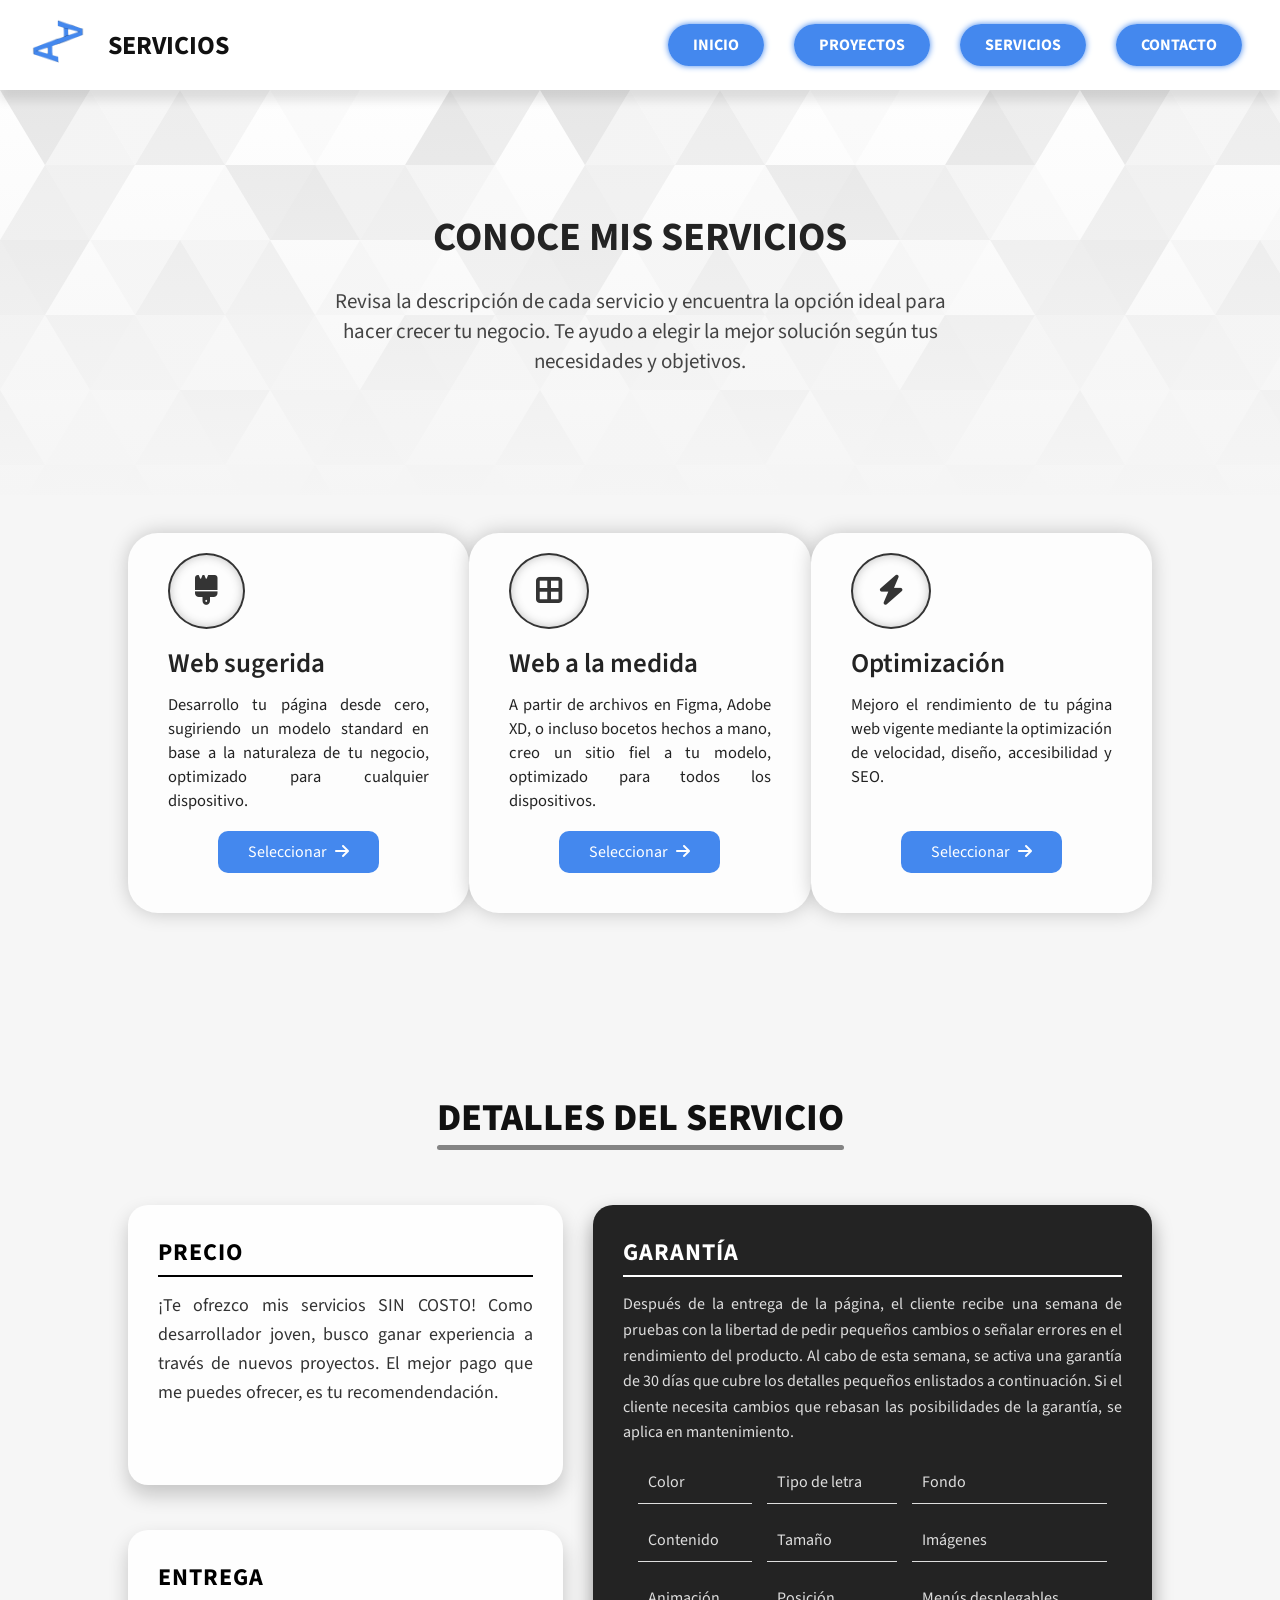
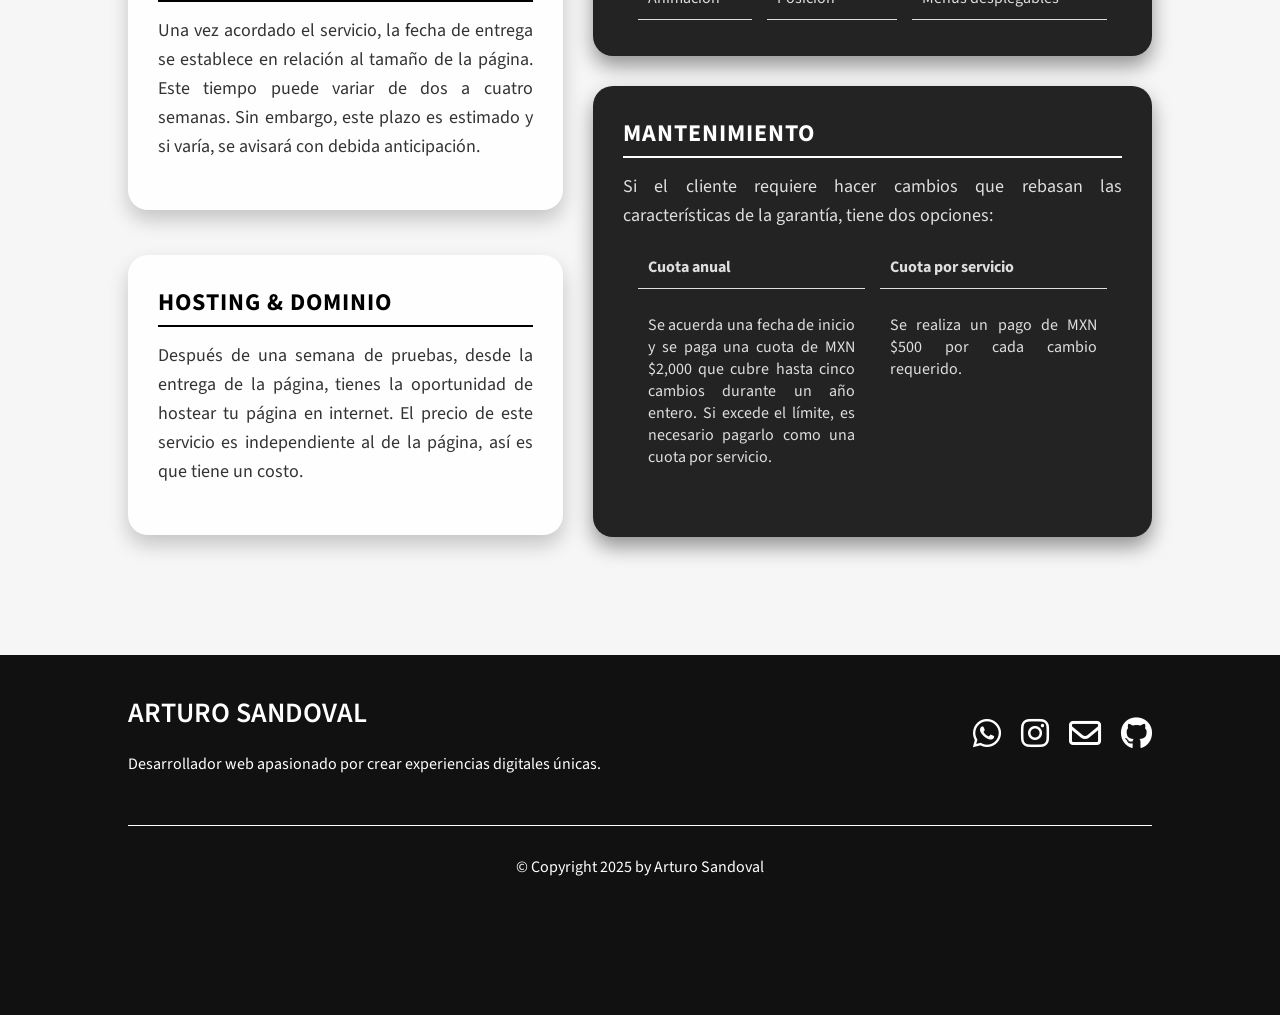
==== commit dd77a470: "Cambios en el About me" ====
--- a/servicios.html
+++ b/servicios.html
@@ -32,7 +32,7 @@
                 <button id="cerrar" class="header-sm-close-menu"><i class="fa-solid fa-xmark"></i></button>
                 <li class="nav-item"><a class="nav-link" href="./index.html#inicio">INICIO</a></li>
                 <li class="nav-item"><a class="nav-link" href="./index.html#proyectos">PROYECTOS</a></li>
-                <li class="nav-item"><a class="nav-link" href="/servicios.html">SERVICIOS</a></li>
+                <li class="nav-item"><a class="nav-link" href="./servicios.html">SERVICIOS</a></li>
                 <li class="nav-item"><a class="nav-link" href="./index.html#contacto">CONTACTO</a></li>
             </ul>
         </nav>
@@ -85,7 +85,7 @@
                         <p class="detail-card-content">Una vez acordado el servicio, la fecha de entrega se establece en relación al tamaño de la página. Este tiempo puede variar de dos a cuatro semanas. Sin embargo, este plazo es estimado y si varía, se avisará con debida anticipación.</p>
                     </div>
                     <div class="detail-card">
-                        <h4 class="detail-card-title">Hosting</h4>
+                        <h4 class="detail-card-title">Hosting & Dominio</h4>
                         <p class="detail-card-content">Después de una semana de pruebas, desde la entrega de la página, tienes la oportunidad de hostear tu página en internet. El precio de este servicio es independiente al de la página, así es que tiene un costo.  </p>
                     </div>
                 </div>
@@ -144,7 +144,7 @@
             <div class="footer-top-content">
                 <div class="footer-tl-content">
                     <h5 class="footer-title">ARTURO SANDOVAL</h5>
-                    <p class="footer-description">Diseñador web apasionado por crear experiencias digitales únicas.</p>
+                    <p class="footer-description">Desarrollador web apasionado por crear experiencias digitales únicas.</p>
                 </div>
                 <div class="footer-tr-content">
                     <ul class="footer-links">
--- a/css/styles.css
+++ b/css/styles.css
@@ -94,19 +94,20 @@
     align-items: center;
 }
 
-.nav .nav-link{
+.nav .nav-link {
     color: #fff;
     padding: 10px 25px;
     font-size: 16px;
     font-weight: 700;
     border-radius: 50px;
     background-color: var(--blue-color);
-    box-shadow: 2px 2px 0 rgba(0,0,0,0.6);
-}
-
-.nav .nav-link:hover{
-    box-shadow: 5px 4px 0 rgba(0,0,0,0.8);
-    font-size: 18px;
+    box-shadow: 0 0 6px #48e;
+}
+
+.nav .nav-link:hover {
+    font-size: 17.5px;
+    box-shadow: 0 12px 20px rgba(72, 136, 238, 0.4); 
+    background-color: #5699ff; 
 }
 
 .header-sm-menu, .header-sm-close-menu{
@@ -314,10 +315,7 @@
 }
 
 .about{
-    border-bottom: 1.5px solid #454545;
-    border-bottom-left-radius: 10px;
-    border-bottom-right-radius: 10px;
-    box-shadow: 0 3px 0 rgba(0,0,0,0.1);
+    border-bottom: 2px solid #454545;
     min-height: 125vh;
 }
 
@@ -658,7 +656,7 @@
     background-color: #fff;
 }
 
-.fieldset .service-link{
+.service-link{
     color: #48e;
 }
 
